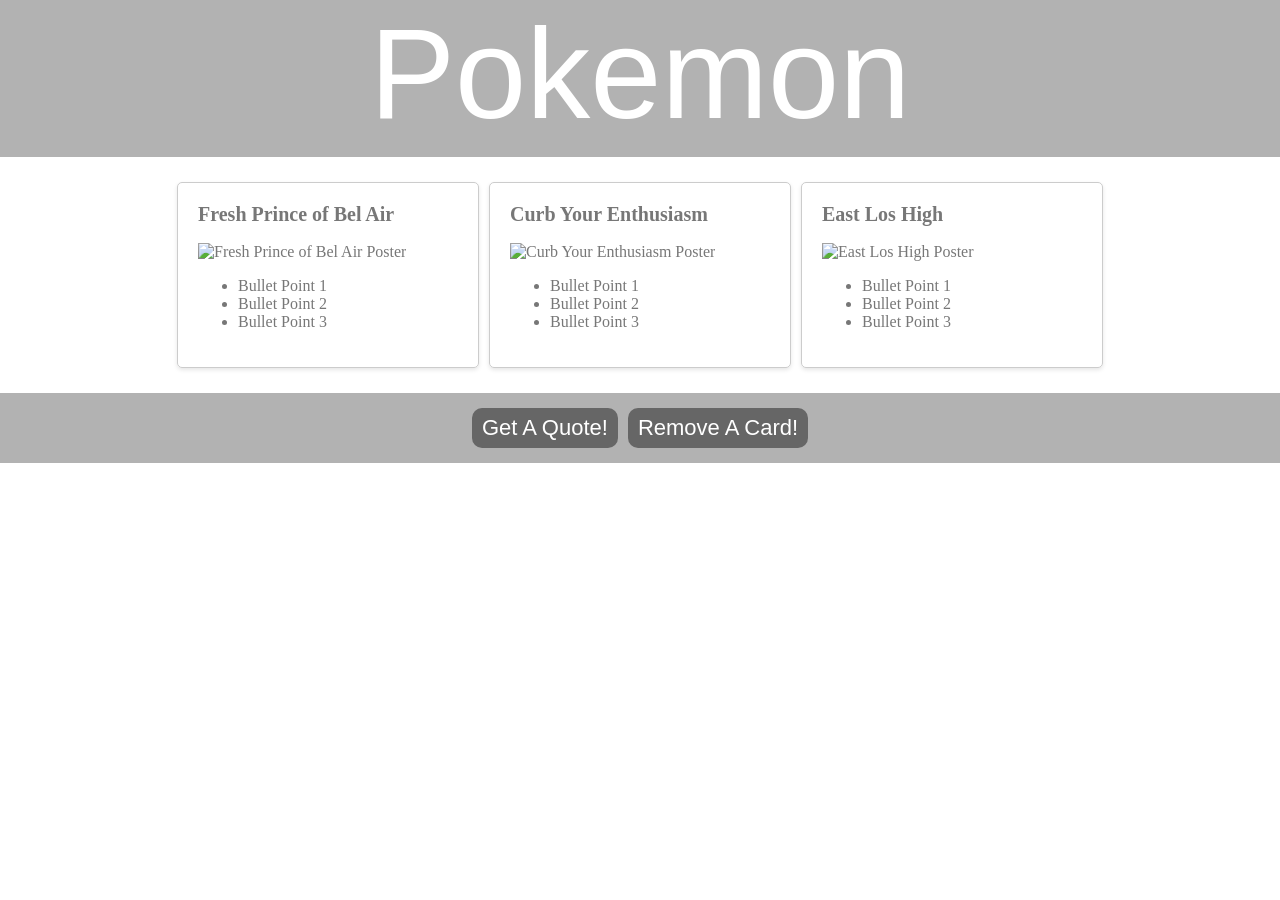
==== index.html @ 8a00faa6 "Add Pokemon Datasets" ====
<!doctype html>
<html>

<head>
  <title>LA TV Shows | Home</title>
  <meta name="description" content="A Catalog of Shows Set in Los Angeles" />
  <link rel="stylesheet" href="style.css" />
  <script type="text/javascript" src="scripts.js"></script>
</head>

<body>
  <header class="main-header">
    <h1 class="title">Pokemon</h1>
  </header>
  <div id="card-container"></div>
  <div class="card" style="display: none">
    <div class="card-content">
      <h2>TV Show Title</h2>
      <img src="" alt="TV Show Poster" />
      <ul>
        <li>Bullet Point 1</li>
        <li>Bullet Point 2</li>
        <li>Bullet Point 3</li>
      </ul>
    </div>
  </div>
  <div class="footer">
    <button onclick="quoteAlert()">Get A Quote!</button>
    <button onclick="removeLastCard()">Remove A Card!</button>
  </div>
</body>

</html>
---- style.css ----
html,
body {
  margin: 0;
  padding: 0;
}

.main-header {
  background-color: rgba(0, 0, 0, 0.3);
  padding-bottom: 10px;
}

.title {
  text-align: center;
  margin: 0;
  font-size: 8em;
  font-family: "Helvetica";
  font-weight: normal;
  color: white;
}

#card-container {
  display: flex;
  justify-content: center;
  margin: 20px;
}

.card {
  width: 300px;
  border: 1px solid #ccc;
  border-radius: 5px;
  box-shadow: 0 2px 4px rgba(0, 0, 0, 0.1);
  margin: 5px;
}

.card-content {
  padding: 20px;
  font-family: "Verdana";
  color: #777;
}

.card-content h2 {
  margin-top: 0;
  font-size: 20px;
}

.card img {
  width: 100%;
  height: auto;
}

.footer {
  display: flex;
  justify-content: center;
  background-color: rgba(0, 0, 0, 0.3);
  padding: 10px;
}

button {
  text-align: center;
  background-color: #666;
  border: none;
  padding-left: 10px;
  padding-right: 10px;
  height: 40px;
  border-radius: 10px;
  color: white;
  font-size: 22px;
  cursor: pointer;
  margin: 5px;
}
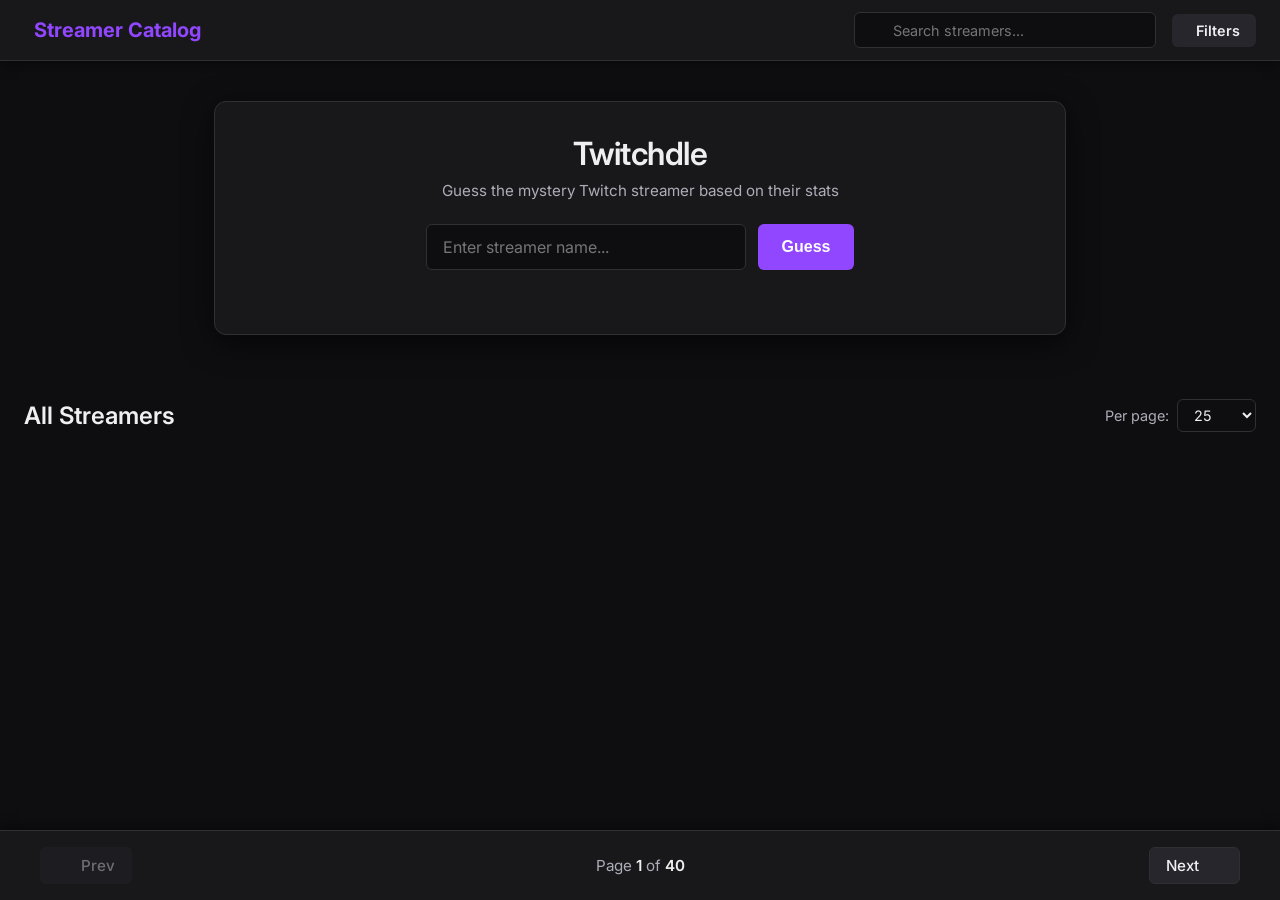
==== commit 20aec328: "starter html template" ====
--- a/index.html
+++ b/index.html
@@ -1,33 +1,129 @@
-<!doctype html>
-<html>
+<!DOCTYPE html>
+<html lang="en">
 
 <head>
-  <title>LA TV Shows | Home</title>
-  <meta name="description" content="A Catalog of Shows Set in Los Angeles" />
-  <link rel="stylesheet" href="style.css" />
-  <script type="text/javascript" src="scripts.js"></script>
+  <meta charset="UTF-8">
+  <meta name="viewport" content="width=device-width, initial-scale=1.0">
+  <title>Twitch Streamer Catalog</title>
+  <link rel="stylesheet" href="style.css">
+
+  <!-- Modern clean typography: Inter -->
+  <link rel="preconnect" href="https://fonts.googleapis.com">
+  <link rel="preconnect" href="https://fonts.gstatic.com" crossorigin>
+  <link href="https://fonts.googleapis.com/css2?family=Inter:wght@400;500;600;700&display=swap" rel="stylesheet">
+
+  <!-- Clean minimalist Icons: Lucide -->
+  <script src="https://unpkg.com/lucide@latest"></script>
 </head>
 
 <body>
+  <!-- Sticky Header -->
   <header class="main-header">
-    <h1 class="title">Pokemon</h1>
+    <div class="header-container">
+      <div class="logo">
+        <i data-lucide="twitch"></i>
+        <span>Streamer Catalog</span>
+      </div>
+      <div class="search-filters">
+        <div class="search-bar">
+          <i data-lucide="search"></i>
+          <input type="text" id="searchInput" placeholder="Search streamers..." autocomplete="off">
+        </div>
+        <button class="filter-btn">
+          <i data-lucide="sliders-horizontal"></i>
+          Filters
+        </button>
+      </div>
+    </div>
   </header>
-  <div id="card-container"></div>
-  <div class="card" style="display: none">
-    <div class="card-content">
-      <h2>TV Show Title</h2>
-      <img src="" alt="TV Show Poster" />
-      <ul>
-        <li>Bullet Point 1</li>
-        <li>Bullet Point 2</li>
-        <li>Bullet Point 3</li>
-      </ul>
+
+  <!-- Main Stage for Twitchdle -->
+  <section class="stage">
+    <div class="twitchdle-container">
+      <h2>Twitchdle</h2>
+      <p class="subtitle">Guess the mystery Twitch streamer based on their stats</p>
+
+      <div class="guess-input-container">
+        <input type="text" id="twitchdleInput" placeholder="Enter streamer name..." autocomplete="off">
+        <button class="guess-btn">Guess</button>
+      </div>
+
+      <!-- Guess History (Populated by JS) -->
+      <div class="guess-history" id="guessHistory">
+        <!-- Template for how a populated row should structure -->
+        <div class="guess-row template" style="display: none;">
+          <div class="guess-cell streamer-info">
+            <img src="https://unavatar.io/twitch/example" alt="Avatar" class="avatar">
+            <span class="name">Streamer</span>
+          </div>
+          <div class="guess-cell stat match">Partnered <i data-lucide="check-circle"></i></div>
+          <div class="guess-cell stat higher">Viewers <i data-lucide="arrow-up"></i></div>
+          <div class="guess-cell stat no-match">Language <i data-lucide="x-circle"></i></div>
+        </div>
+      </div>
     </div>
-  </div>
-  <div class="footer">
-    <button onclick="quoteAlert()">Get A Quote!</button>
-    <button onclick="removeLastCard()">Remove A Card!</button>
-  </div>
+  </section>
+
+  <!-- Grid for the Catalog -->
+  <main class="catalog-main">
+    <div class="catalog-header">
+      <h2>All Streamers</h2>
+      <div class="view-options">
+        <label for="pageSize">Per page:</label>
+        <select id="pageSize">
+          <option value="25">25</option>
+          <option value="50">50</option>
+          <option value="100">100</option>
+          <option value="250">250</option>
+          <option value="500">500</option>
+          <option value="1000">1000</option>
+        </select>
+      </div>
+    </div>
+
+    <!-- The Grid Container -->
+    <div class="grid-container" id="gridContainer">
+      <!-- Example Card structure for reference when building DOM elements -->
+      <div class="streamer-card template" style="display: none;">
+        <div class="card-banner"></div>
+        <img src="https://unavatar.io/twitch/example" alt="Avatar" class="card-avatar">
+        <div class="card-content">
+          <h3 class="streamer-name">
+            StreamerName
+            <i data-lucide="check-circle-2" class="partner-icon"></i>
+          </h3>
+          <p class="streamer-category">Just Chatting</p>
+          <div class="streamer-stats">
+            <div class="stat-item">
+              <i data-lucide="users"></i>
+              <span>15.2K</span>
+            </div>
+            <div class="stat-item">
+              <i data-lucide="message-square"></i>
+              <span>EN</span>
+            </div>
+          </div>
+        </div>
+      </div>
+    </div>
+  </main>
+
+  <!-- Pagination Navigation Bar at bottom -->
+  <nav class="pagination-nav">
+    <button class="page-btn" id="prevPage" disabled><i data-lucide="chevron-left"></i> Prev</button>
+    <div class="page-info">
+      Page <span id="currentPageDisplay">1</span> of <span id="totalPagesDisplay">40</span>
+    </div>
+    <button class="page-btn" id="nextPage">Next <i data-lucide="chevron-right"></i></button>
+  </nav>
+
+  <!-- Initialize Lucide icons -->
+  <script>
+    lucide.createIcons();
+  </script>
+
+  <!-- Application Logic -->
+  <script src="scripts.js"></script>
 </body>
 
 </html>
--- a/style.css
+++ b/style.css
@@ -1,70 +1,445 @@
-html,
-body {
+/* Global Settings & Twitch Dark Mode Palette */
+:root {
+  --bg-color: #0e0e10;
+  --card-bg: #18181b;
+  --card-hover: #26262c;
+  --text-primary: #efeff1;
+  --text-secondary: #adadb8;
+  --accent-color: #9146ff;
+  --accent-hover: #a970ff;
+  --border-color: #303032;
+
+  /* Feedback Colors for Twitchdle */
+  --success-color: #2eb086;
+  --error-color: #eb0400;
+  --warning-color: #f5a623;
+
+  --font-family: 'Inter', sans-serif;
+}
+
+* {
+  box-sizing: border-box;
   margin: 0;
   padding: 0;
 }
 
+body {
+  background-color: var(--bg-color);
+  color: var(--text-primary);
+  font-family: var(--font-family);
+  -webkit-font-smoothing: antialiased;
+  min-height: 100vh;
+  display: flex;
+  flex-direction: column;
+}
+
+h1,
+h2,
+h3,
+h4 {
+  font-weight: 600;
+}
+
+/* 1. Sticky Header */
 .main-header {
-  background-color: rgba(0, 0, 0, 0.3);
-  padding-bottom: 10px;
-}
-
-.title {
+  position: sticky;
+  top: 0;
+  z-index: 100;
+  background-color: var(--card-bg);
+  border-bottom: 1px solid var(--border-color);
+  box-shadow: 0 4px 12px rgba(0, 0, 0, 0.4);
+}
+
+.header-container {
+  max-width: 1400px;
+  margin: 0 auto;
+  padding: 12px 24px;
+  display: flex;
+  justify-content: space-between;
+  align-items: center;
+}
+
+.logo {
+  display: flex;
+  align-items: center;
+  gap: 10px;
+  font-size: 1.25rem;
+  font-weight: 700;
+  color: var(--accent-color);
+}
+
+.search-filters {
+  display: flex;
+  gap: 16px;
+  align-items: center;
+}
+
+/* Dense, functional search bar */
+.search-bar {
+  display: flex;
+  align-items: center;
+  background-color: var(--bg-color);
+  border: 1px solid var(--border-color);
+  border-radius: 6px;
+  padding: 8px 12px;
+  gap: 8px;
+  transition: border-color 0.15s ease, box-shadow 0.15s ease;
+}
+
+.search-bar:focus-within {
+  border-color: var(--accent-color);
+  box-shadow: 0 0 0 2px rgba(145, 70, 255, 0.2);
+}
+
+.search-bar i {
+  color: var(--text-secondary);
+  width: 18px;
+  height: 18px;
+}
+
+.search-bar input {
+  background: transparent;
+  border: none;
+  color: var(--text-primary);
+  font-family: var(--font-family);
+  font-size: 0.9rem;
+  width: 250px;
+  outline: none;
+}
+
+.filter-btn {
+  display: flex;
+  align-items: center;
+  gap: 8px;
+  background-color: var(--card-hover);
+  color: var(--text-primary);
+  border: none;
+  padding: 8px 16px;
+  border-radius: 6px;
+  font-family: var(--font-family);
+  font-size: 0.9rem;
+  font-weight: 600;
+  cursor: pointer;
+  transition: background-color 0.15s ease;
+}
+
+.filter-btn:hover {
+  background-color: #35353b;
+}
+
+/* 2. Main Stage (Twitchdle) */
+.stage {
+  max-width: 900px;
+  margin: 40px auto;
+  padding: 0 24px;
+  width: 100%;
+}
+
+.twitchdle-container {
+  background-color: var(--card-bg);
+  border: 1px solid var(--border-color);
+  border-radius: 12px;
+  padding: 32px;
   text-align: center;
-  margin: 0;
-  font-size: 8em;
-  font-family: "Helvetica";
-  font-weight: normal;
+  /* Deep blocky shadow instead of neon glow */
+  box-shadow: 0 8px 30px rgba(0, 0, 0, 0.6);
+}
+
+.twitchdle-container h2 {
+  font-size: 2rem;
+  margin-bottom: 8px;
+  letter-spacing: -0.5px;
+}
+
+.subtitle {
+  color: var(--text-secondary);
+  margin-bottom: 24px;
+  font-size: 0.95rem;
+}
+
+.guess-input-container {
+  display: flex;
+  gap: 12px;
+  justify-content: center;
+  margin-bottom: 32px;
+}
+
+.guess-input-container input {
+  padding: 12px 16px;
+  border-radius: 6px;
+  border: 1px solid var(--border-color);
+  background-color: var(--bg-color);
+  color: var(--text-primary);
+  font-family: var(--font-family);
+  font-size: 1rem;
+  width: 100%;
+  max-width: 320px;
+  outline: none;
+  transition: border-color 0.15s ease;
+}
+
+.guess-input-container input:focus {
+  border-color: var(--accent-color);
+}
+
+.guess-btn {
+  background-color: var(--accent-color);
   color: white;
-}
-
-#card-container {
-  display: flex;
+  border: none;
+  padding: 0 24px;
+  border-radius: 6px;
+  font-size: 1rem;
+  font-weight: 600;
+  cursor: pointer;
+  transition: background-color 0.15s ease;
+}
+
+.guess-btn:hover {
+  background-color: var(--accent-hover);
+}
+
+/* Game Results History */
+.guess-history {
+  display: flex;
+  flex-direction: column;
+  gap: 12px;
+}
+
+.guess-row {
+  display: grid;
+  grid-template-columns: 2fr 1fr 1fr 1fr;
+  gap: 12px;
+}
+
+.guess-cell {
+  background-color: var(--card-hover);
+  border-radius: 6px;
+  padding: 12px;
+  display: flex;
+  align-items: center;
   justify-content: center;
-  margin: 20px;
-}
-
-.card {
-  width: 300px;
-  border: 1px solid #ccc;
-  border-radius: 5px;
-  box-shadow: 0 2px 4px rgba(0, 0, 0, 0.1);
-  margin: 5px;
+  gap: 8px;
+  font-size: 0.9rem;
+  font-weight: 600;
+  border: 1px solid transparent;
+}
+
+.guess-cell.streamer-info {
+  justify-content: flex-start;
+}
+
+.guess-cell .avatar {
+  width: 32px;
+  height: 32px;
+  border-radius: 50%;
+  object-fit: cover;
+  background-color: var(--bg-color);
+}
+
+/* Twitchdle Status Styling (Aesthetic non-glow semantic colors) */
+.guess-cell.match {
+  background-color: rgba(46, 176, 134, 0.1);
+  border-color: rgba(46, 176, 134, 0.4);
+  color: var(--success-color);
+}
+
+.guess-cell.higher,
+.guess-cell.lower {
+  background-color: rgba(245, 166, 35, 0.1);
+  border-color: rgba(245, 166, 35, 0.4);
+  color: var(--warning-color);
+}
+
+.guess-cell.no-match {
+  background-color: rgba(235, 4, 0, 0.1);
+  border-color: rgba(235, 4, 0, 0.4);
+  color: var(--error-color);
+}
+
+/* 3. Catalog Grid Configuration */
+.catalog-main {
+  max-width: 1400px;
+  margin: 0 auto;
+  padding: 24px;
+  width: 100%;
+  flex: 1;
+}
+
+.catalog-header {
+  display: flex;
+  justify-content: space-between;
+  align-items: center;
+  margin-bottom: 24px;
+}
+
+.catalog-header h2 {
+  font-size: 1.5rem;
+}
+
+.view-options {
+  display: flex;
+  align-items: center;
+  gap: 8px;
+  color: var(--text-secondary);
+  font-size: 0.9rem;
+}
+
+.view-options select {
+  background-color: var(--bg-color);
+  color: var(--text-primary);
+  border: 1px solid var(--border-color);
+  padding: 6px 12px;
+  border-radius: 6px;
+  font-family: var(--font-family);
+  font-size: 0.9rem;
+  outline: none;
+  cursor: pointer;
+}
+
+.view-options select:focus {
+  border-color: var(--accent-color);
+}
+
+/* Blocky, robust information grid */
+.grid-container {
+  display: grid;
+  grid-template-columns: repeat(auto-fill, minmax(260px, 1fr));
+  gap: 20px;
+  margin-bottom: 40px;
+}
+
+/* Card Styling - High Info Density & No Gradients */
+.streamer-card {
+  background-color: var(--card-bg);
+  border-radius: 8px;
+  overflow: hidden;
+  display: flex;
+  flex-direction: column;
+  position: relative;
+  text-decoration: none;
+  color: inherit;
+  border: 1px solid var(--border-color);
+  transition: transform 0.15s ease, background-color 0.15s ease;
+}
+
+.streamer-card:hover {
+  transform: translateY(-2px);
+  background-color: var(--card-hover);
+}
+
+.card-banner {
+  height: 65px;
+  background-color: #26262c;
+  /* Strict flat banner */
+}
+
+.card-avatar {
+  width: 64px;
+  height: 64px;
+  border-radius: 50%;
+  border: 4px solid var(--card-bg);
+  position: absolute;
+  top: 33px;
+  left: 16px;
+  background-color: var(--bg-color);
+  object-fit: cover;
 }
 
 .card-content {
-  padding: 20px;
-  font-family: "Verdana";
-  color: #777;
-}
-
-.card-content h2 {
-  margin-top: 0;
-  font-size: 20px;
-}
-
-.card img {
-  width: 100%;
-  height: auto;
-}
-
-.footer {
-  display: flex;
-  justify-content: center;
-  background-color: rgba(0, 0, 0, 0.3);
-  padding: 10px;
-}
-
-button {
-  text-align: center;
-  background-color: #666;
-  border: none;
-  padding-left: 10px;
-  padding-right: 10px;
-  height: 40px;
-  border-radius: 10px;
-  color: white;
-  font-size: 22px;
+  padding: 40px 16px 16px;
+  flex: 1;
+}
+
+.streamer-name {
+  display: flex;
+  align-items: center;
+  gap: 6px;
+  font-size: 1.1rem;
+  margin-bottom: 4px;
+}
+
+.partner-icon {
+  width: 16px;
+  height: 16px;
+  color: var(--accent-color);
+}
+
+.streamer-category {
+  color: var(--text-secondary);
+  font-size: 0.85rem;
+  margin-bottom: 16px;
+}
+
+.streamer-stats {
+  display: flex;
+  gap: 16px;
+  font-size: 0.85rem;
+  color: var(--text-secondary);
+  font-weight: 500;
+}
+
+.stat-item {
+  display: flex;
+  align-items: center;
+  gap: 6px;
+}
+
+.stat-item i {
+  width: 14px;
+  height: 14px;
+}
+
+/* 4. Bottom Pagination Navigation */
+.pagination-nav {
+  position: sticky;
+  bottom: 0;
+  background-color: var(--card-bg);
+  border-top: 1px solid var(--border-color);
+  padding: 16px 40px;
+  display: flex;
+  justify-content: space-between;
+  align-items: center;
+  z-index: 100;
+  box-shadow: 0 -4px 12px rgba(0, 0, 0, 0.4);
+}
+
+.page-btn {
+  display: flex;
+  align-items: center;
+  gap: 6px;
+  background-color: var(--card-hover);
+  color: var(--text-primary);
+  border: 1px solid var(--border-color);
+  padding: 8px 16px;
+  border-radius: 6px;
+  font-family: var(--font-family);
+  font-weight: 500;
+  font-size: 0.95rem;
   cursor: pointer;
-  margin: 5px;
-}
+  transition: background-color 0.15s ease;
+}
+
+.page-btn:hover:not(:disabled) {
+  background-color: #35353b;
+}
+
+.page-btn:disabled {
+  opacity: 0.4;
+  cursor: not-allowed;
+  border-color: transparent;
+}
+
+.page-btn i {
+  width: 18px;
+  height: 18px;
+}
+
+.page-info {
+  font-size: 0.95rem;
+  color: var(--text-secondary);
+}
+
+.page-info span {
+  color: var(--text-primary);
+  font-weight: 600;
+}
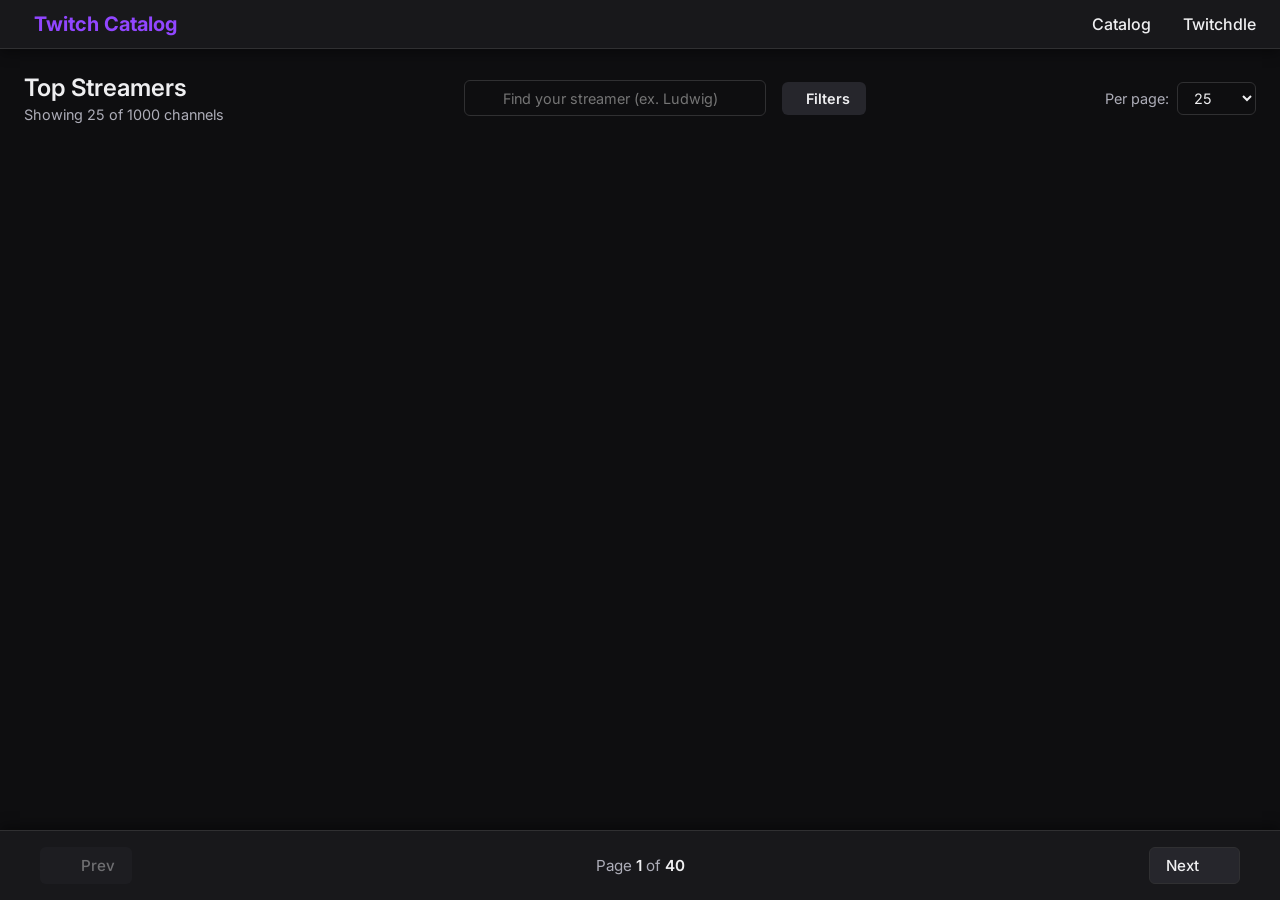
==== commit 51ba9f1f: "new twitch starter html and test js" ====
--- a/index.html
+++ b/index.html
@@ -22,52 +22,34 @@
     <div class="header-container">
       <div class="logo">
         <i data-lucide="twitch"></i>
-        <span>Streamer Catalog</span>
+        <span>Twitch Catalog</span>
+      </div>
+      <nav class="header-nav" style="display: flex; gap: 2rem; font-weight: 500;">
+        <a href="index.html" class="active" style="color: var(--text-primary); text-decoration: none;">Catalog</a>
+        <a href="twitchdle.html" style="color: var(--text-muted); text-decoration: none;">Twitchdle</a>
+      </nav>
+    </div>
+  </header>
+
+
+
+  <!-- Grid for the Catalog -->
+  <main class="catalog-main">
+    <div class="catalog-header">
+      <div class="catalog-title-group">
+        <h2>Top Streamers</h2>
+        <p class="catalog-subtitle" style="color: var(--text-secondary); font-size: 0.9rem; margin-top: 4px;">Showing 25 of 1000 channels</p>
       </div>
       <div class="search-filters">
         <div class="search-bar">
           <i data-lucide="search"></i>
-          <input type="text" id="searchInput" placeholder="Search streamers..." autocomplete="off">
+          <input type="text" id="searchInput" placeholder="Find your streamer (ex. Ludwig)" autocomplete="off">
         </div>
         <button class="filter-btn">
           <i data-lucide="sliders-horizontal"></i>
           Filters
         </button>
       </div>
-    </div>
-  </header>
-
-  <!-- Main Stage for Twitchdle -->
-  <section class="stage">
-    <div class="twitchdle-container">
-      <h2>Twitchdle</h2>
-      <p class="subtitle">Guess the mystery Twitch streamer based on their stats</p>
-
-      <div class="guess-input-container">
-        <input type="text" id="twitchdleInput" placeholder="Enter streamer name..." autocomplete="off">
-        <button class="guess-btn">Guess</button>
-      </div>
-
-      <!-- Guess History (Populated by JS) -->
-      <div class="guess-history" id="guessHistory">
-        <!-- Template for how a populated row should structure -->
-        <div class="guess-row template" style="display: none;">
-          <div class="guess-cell streamer-info">
-            <img src="https://unavatar.io/twitch/example" alt="Avatar" class="avatar">
-            <span class="name">Streamer</span>
-          </div>
-          <div class="guess-cell stat match">Partnered <i data-lucide="check-circle"></i></div>
-          <div class="guess-cell stat higher">Viewers <i data-lucide="arrow-up"></i></div>
-          <div class="guess-cell stat no-match">Language <i data-lucide="x-circle"></i></div>
-        </div>
-      </div>
-    </div>
-  </section>
-
-  <!-- Grid for the Catalog -->
-  <main class="catalog-main">
-    <div class="catalog-header">
-      <h2>All Streamers</h2>
       <div class="view-options">
         <label for="pageSize">Per page:</label>
         <select id="pageSize">
@@ -81,30 +63,34 @@
       </div>
     </div>
 
-    <!-- The Grid Container -->
-    <div class="grid-container" id="gridContainer">
-      <!-- Example Card structure for reference when building DOM elements -->
-      <div class="streamer-card template" style="display: none;">
-        <div class="card-banner"></div>
-        <img src="https://unavatar.io/twitch/example" alt="Avatar" class="card-avatar">
-        <div class="card-content">
-          <h3 class="streamer-name">
-            StreamerName
-            <i data-lucide="check-circle-2" class="partner-icon"></i>
-          </h3>
-          <p class="streamer-category">Just Chatting</p>
-          <div class="streamer-stats">
-            <div class="stat-item">
-              <i data-lucide="users"></i>
-              <span>15.2K</span>
-            </div>
-            <div class="stat-item">
-              <i data-lucide="message-square"></i>
-              <span>EN</span>
-            </div>
+    <!-- Template Card (Hidden and outside the container so it doesn't get wiped by innerHTML = "") -->
+    <div class="streamer-card card template" style="display: none;">
+      <div class="card-banner"></div>
+      <img src="https://unavatar.io/twitch/example" alt="Avatar" class="card-avatar">
+      <div class="card-content">
+        <h2 class="streamer-name">
+          StreamerName
+          <i data-lucide="check-circle-2" class="partner-icon"></i>
+        </h2>
+        <div class="streamer-stats">
+          <div class="stat-item" title="Category / Game">
+            <i data-lucide="gamepad-2"></i>
+            <span>Gaming</span>
+          </div>
+          <div class="stat-item" title="Reach / Followers">
+            <i data-lucide="users"></i>
+            <span>15.2K</span>
+          </div>
+          <div class="stat-item" title="Growth">
+            <i data-lucide="trending-up"></i>
+            <span>+2.4%</span>
           </div>
         </div>
       </div>
+    </div>
+
+    <!-- The Grid Container -->
+    <div class="grid-container" id="card-container">
     </div>
   </main>
 
@@ -122,8 +108,10 @@
     lucide.createIcons();
   </script>
 
+  <!-- Data -->
+  <script src="twitchData.js"></script>
   <!-- Application Logic -->
-  <script src="scripts.js"></script>
+  <script src="testing.js"></script>
 </body>
 
 </html>
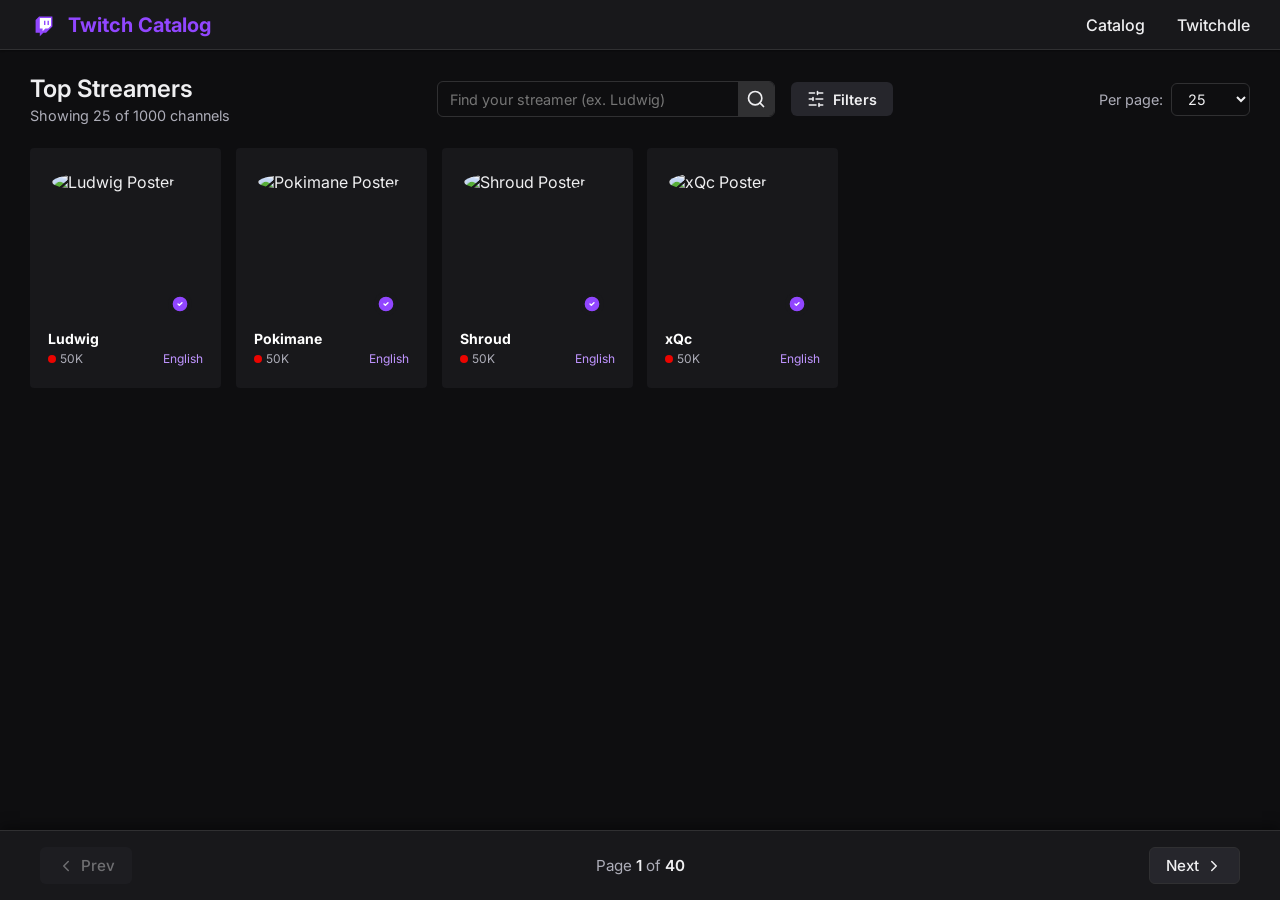
==== commit 845548e8: "updated testing to work with catalog" ====
--- a/index.html
+++ b/index.html
@@ -12,8 +12,7 @@
   <link rel="preconnect" href="https://fonts.gstatic.com" crossorigin>
   <link href="https://fonts.googleapis.com/css2?family=Inter:wght@400;500;600;700&display=swap" rel="stylesheet">
 
-  <!-- Clean minimalist Icons: Lucide -->
-  <script src="https://unpkg.com/lucide@latest"></script>
+  <!-- Core Icons loaded efficiently via Native SVG Elements -->
 </head>
 
 <body>
@@ -21,7 +20,55 @@
   <header class="main-header">
     <div class="header-container">
       <div class="logo">
-        <i data-lucide="twitch"></i>
+        <svg xmlns="http://www.w3.org/2000/svg" width="28" height="28" viewBox="0 0 40 40"
+          style="color: var(--accent-color);">
+          <polygon points="13 8 8 13 8 31 14 31 14 36 19 31 23 31 32 22 32 8" fill="currentColor">
+            <animate dur="150ms" begin="indefinite" fill="freeze" calcMode="spline" keyTimes="0; 1"
+              keySplines="0.25 0.1 0.25 1" attributeName="points"
+              from="13 8 8 13 8 31 14 31 14 36 19 31 23 31 32 22 32 8"
+              to="16 5 8 13 8 31 14 31 14 36 19 31 23 31 35 19 35 5"></animate>
+            <animate dur="250ms" begin="indefinite" fill="freeze" calcMode="spline" keyTimes="0; 1"
+              keySplines="0.25 0.1 0.25 1" attributeName="points"
+              from="16 5 8 13 8 31 14 31 14 36 19 31 23 31 35 19 35 5"
+              to="13 8 8 13 8 31 14 31 14 36 19 31 23 31 32 22 32 8"></animate>
+            <animate dur="50ms" begin="indefinite" fill="freeze" calcMode="spline" keyTimes="0; 1"
+              keySplines="0.25 0.1 0.25 1" attributeName="points" to="13 8 8 13 8 31 14 31 14 36 19 31 23 31 32 22 32 8"
+              from="16 5 8 13 8 31 14 31 14 36 19 31 23 31 35 19 35 5"></animate>
+            <animate dur="75ms" begin="indefinite" fill="freeze" calcMode="spline" keyTimes="0; 1"
+              keySplines="0.25 0.1 0.25 1" attributeName="points" to="16 5 8 13 8 31 14 31 14 36 19 31 23 31 35 19 35 5"
+              from="13 8 8 13 8 31 14 31 14 36 19 31 23 31 32 22 32 8"></animate>
+          </polygon>
+          <polygon points="26 25 30 21 30 10 14 10 14 25 18 25 18 29 22 25" fill="#fff">
+            <animateTransform dur="150ms" begin="indefinite" fill="freeze" calcMode="spline" keyTimes="0; 1"
+              keySplines="0.25 0.1 0.25 1" attributeName="transform" type="translate" from="0 0" to="3 -3">
+            </animateTransform>
+            <animateTransform dur="250ms" begin="indefinite" fill="freeze" calcMode="spline" keyTimes="0; 1"
+              keySplines="0.25 0.1 0.25 1" attributeName="transform" type="translate" from="3 -3" to="0 0">
+            </animateTransform>
+            <animateTransform dur="50ms" begin="indefinite" fill="freeze" calcMode="spline" keyTimes="0; 1"
+              keySplines="0.25 0.1 0.25 1" attributeName="transform" type="translate" from="3 -3" to="0 0">
+            </animateTransform>
+            <animateTransform dur="75ms" begin="indefinite" fill="freeze" calcMode="spline" keyTimes="0; 1"
+              keySplines="0.25 0.1 0.25 1" attributeName="transform" type="translate" from="0 0" to="3 -3">
+            </animateTransform>
+          </polygon>
+          <g>
+            <path d="M20,14 L22,14 L22,20 L20,20 L20,14 Z M27,14 L27,20 L25,20 L25,14 L27,14 Z" fill="currentColor">
+              <animateTransform dur="150ms" begin="indefinite" fill="freeze" calcMode="spline" keyTimes="0; 1"
+                keySplines="0.25 0.1 0.25 1" attributeName="transform" type="translate" from="0 0" to="3 -3">
+              </animateTransform>
+              <animateTransform dur="250ms" begin="indefinite" fill="freeze" calcMode="spline" keyTimes="0; 1"
+                keySplines="0.25 0.1 0.25 1" attributeName="transform" type="translate" from="3 -3" to="0 0">
+              </animateTransform>
+              <animateTransform dur="50ms" begin="indefinite" fill="freeze" calcMode="spline" keyTimes="0; 1"
+                keySplines="0.25 0.1 0.25 1" attributeName="transform" type="translate" from="3 -3" to="0 0">
+              </animateTransform>
+              <animateTransform dur="75ms" begin="indefinite" fill="freeze" calcMode="spline" keyTimes="0; 1"
+                keySplines="0.25 0.1 0.25 1" attributeName="transform" type="translate" from="0 0" to="3 -3">
+              </animateTransform>
+            </path>
+          </g>
+        </svg>
         <span>Twitch Catalog</span>
       </div>
       <nav class="header-nav" style="display: flex; gap: 2rem; font-weight: 500;">
@@ -38,15 +85,34 @@
     <div class="catalog-header">
       <div class="catalog-title-group">
         <h2>Top Streamers</h2>
-        <p class="catalog-subtitle" style="color: var(--text-secondary); font-size: 0.9rem; margin-top: 4px;">Showing 25 of 1000 channels</p>
+        <p class="catalog-subtitle" style="color: var(--text-secondary); font-size: 0.9rem; margin-top: 4px;">Showing 25
+          of 1000 channels</p>
       </div>
       <div class="search-filters">
         <div class="search-bar">
-          <i data-lucide="search"></i>
           <input type="text" id="searchInput" placeholder="Find your streamer (ex. Ludwig)" autocomplete="off">
+          <button class="search-btn">
+            <svg xmlns="http://www.w3.org/2000/svg" width="20" height="20" viewBox="0 0 24 24" fill="none"
+              stroke="currentColor" stroke-width="2" stroke-linecap="round" stroke-linejoin="round"
+              style="color: var(--text-primary);">
+              <circle cx="11" cy="11" r="8" />
+              <path d="m21 21-4.3-4.3" />
+            </svg>
+          </button>
         </div>
         <button class="filter-btn">
-          <i data-lucide="sliders-horizontal"></i>
+          <svg xmlns="http://www.w3.org/2000/svg" width="18" height="18" viewBox="0 0 24 24" fill="none"
+            stroke="currentColor" stroke-width="2" stroke-linecap="round" stroke-linejoin="round">
+            <line x1="21" x2="14" y1="4" y2="4" />
+            <line x1="10" x2="3" y1="4" y2="4" />
+            <line x1="21" x2="12" y1="12" y2="12" />
+            <line x1="8" x2="3" y1="12" y2="12" />
+            <line x1="21" x2="16" y1="20" y2="20" />
+            <line x1="12" x2="3" y1="20" y2="20" />
+            <line x1="14" x2="14" y1="2" y2="6" />
+            <line x1="8" x2="8" y1="10" y2="14" />
+            <line x1="16" x2="16" y1="18" y2="22" />
+          </svg>
           Filters
         </button>
       </div>
@@ -65,26 +131,33 @@
 
     <!-- Template Card (Hidden and outside the container so it doesn't get wiped by innerHTML = "") -->
     <div class="streamer-card card template" style="display: none;">
-      <div class="card-banner"></div>
-      <img src="https://unavatar.io/twitch/example" alt="Avatar" class="card-avatar">
-      <div class="card-content">
-        <h2 class="streamer-name">
-          StreamerName
-          <i data-lucide="check-circle-2" class="partner-icon"></i>
-        </h2>
-        <div class="streamer-stats">
-          <div class="stat-item" title="Category / Game">
-            <i data-lucide="gamepad-2"></i>
-            <span>Gaming</span>
+      <div class="avatar-container" style="display: flex; justify-content: center; padding: 20px 0 10px;">
+        <div style="position: relative; width: 150px; height: 150px;">
+          <img src="https://unavatar.io/twitch/example" alt="Avatar" class="card-avatar"
+            style="width: 100%; height: 100%; border-radius: 50%; border: 2px solid transparent; object-fit: cover;">
+          <div class="partner-badge"
+            style="position: absolute; bottom: 4px; right: 8px; background-color: #18181b; border-radius: 50%; padding: 2px; width: 24px; height: 24px; display: flex; justify-content: center; align-items: center;">
+            <svg class="partner-icon" style="width: 16px; height: 16px; color: #fff;" xmlns="http://www.w3.org/2000/svg"
+              width="16" height="16" viewBox="0 0 24 24" fill="#9146FF" stroke="#9146FF" stroke-width="2"
+              stroke-linecap="round" stroke-linejoin="round">
+              <circle cx="12" cy="12" r="10" />
+              <path d="m9 12 2 2 4-4" stroke="#fff" />
+            </svg>
           </div>
-          <div class="stat-item" title="Reach / Followers">
-            <i data-lucide="users"></i>
-            <span>15.2K</span>
+        </div>
+      </div>
+      <div class="card-content" style="padding: 0 16px 12px; flex: 1; display: flex; flex-direction: column;">
+        <h2 class="streamer-name"
+          style="font-size: 14px; font-weight: bold; color: #ffffff; margin: 0 0 4px 0; white-space: nowrap; overflow: hidden; text-overflow: ellipsis;">
+          StreamerName</h2>
+        <!-- No Game Data Required -->
+        <div class="streamer-meta" style="display: flex; justify-content: space-between; align-items: center;">
+          <div class="viewer-count"
+            style="color: #adadb8; font-size: 12px; font-weight: 400; display: flex; align-items: center; gap: 4px;">
+            <div class="live-dot" style="width: 8px; height: 8px; background-color: #eb0400; border-radius: 50%;"></div>
+            50K
           </div>
-          <div class="stat-item" title="Growth">
-            <i data-lucide="trending-up"></i>
-            <span>+2.4%</span>
-          </div>
+          <span class="language" style="color: #bf94ff; font-size: 12px; font-weight: 400;">English</span>
         </div>
       </div>
     </div>
@@ -96,17 +169,22 @@
 
   <!-- Pagination Navigation Bar at bottom -->
   <nav class="pagination-nav">
-    <button class="page-btn" id="prevPage" disabled><i data-lucide="chevron-left"></i> Prev</button>
+    <button class="page-btn" id="prevPage" disabled>
+      <svg xmlns="http://www.w3.org/2000/svg" width="18" height="18" viewBox="0 0 24 24" fill="none"
+        stroke="currentColor" stroke-width="2" stroke-linecap="round" stroke-linejoin="round">
+        <path d="m15 18-6-6 6-6" />
+      </svg> Prev
+    </button>
     <div class="page-info">
       Page <span id="currentPageDisplay">1</span> of <span id="totalPagesDisplay">40</span>
     </div>
-    <button class="page-btn" id="nextPage">Next <i data-lucide="chevron-right"></i></button>
+    <button class="page-btn" id="nextPage">
+      Next <svg xmlns="http://www.w3.org/2000/svg" width="18" height="18" viewBox="0 0 24 24" fill="none"
+        stroke="currentColor" stroke-width="2" stroke-linecap="round" stroke-linejoin="round">
+        <path d="m9 18 6-6-6-6" />
+      </svg>
+    </button>
   </nav>
-
-  <!-- Initialize Lucide icons -->
-  <script>
-    lucide.createIcons();
-  </script>
 
   <!-- Data -->
   <script src="twitchData.js"></script>
--- a/style.css
+++ b/style.css
@@ -10,11 +10,12 @@
   --border-color: #303032;
 
   /* Feedback Colors for Twitchdle */
-  --success-color: #2eb086;
+  --success-color: #00f593;
   --error-color: #eb0400;
   --warning-color: #f5a623;
 
   --font-family: 'Inter', sans-serif;
+  --font-display: 'Roobert', 'Inter', sans-serif;
 }
 
 * {
@@ -47,13 +48,15 @@
   z-index: 100;
   background-color: var(--card-bg);
   border-bottom: 1px solid var(--border-color);
-  box-shadow: 0 4px 12px rgba(0, 0, 0, 0.4);
+  box-shadow: 0 1px 2px rgba(0, 0, 0, 0.4);
+  height: 50px;
 }
 
 .header-container {
-  max-width: 1400px;
+  max-width: 1512px;
   margin: 0 auto;
-  padding: 12px 24px;
+  padding: 0 30px;
+  height: 100%;
   display: flex;
   justify-content: space-between;
   align-items: center;
@@ -77,12 +80,12 @@
 /* Dense, functional search bar */
 .search-bar {
   display: flex;
-  align-items: center;
-  background-color: var(--bg-color);
+  align-items: stretch;
+  background-color: transparent;
   border: 1px solid var(--border-color);
   border-radius: 6px;
-  padding: 8px 12px;
-  gap: 8px;
+  height: 36px;
+  overflow: hidden;
   transition: border-color 0.15s ease, box-shadow 0.15s ease;
 }
 
@@ -91,20 +94,31 @@
   box-shadow: 0 0 0 2px rgba(145, 70, 255, 0.2);
 }
 
-.search-bar i {
-  color: var(--text-secondary);
-  width: 18px;
-  height: 18px;
-}
-
 .search-bar input {
   background: transparent;
   border: none;
   color: var(--text-primary);
   font-family: var(--font-family);
   font-size: 0.9rem;
-  width: 250px;
+  width: 300px;
+  padding: 8px 12px;
   outline: none;
+}
+
+.search-btn {
+  background-color: #303032;
+  color: var(--text-primary);
+  border: none;
+  padding: 8px;
+  display: flex;
+  justify-content: center;
+  align-items: center;
+  cursor: pointer;
+  transition: background-color 0.1s ease;
+}
+
+.search-btn:hover {
+  background-color: #3a3a3d;
 }
 
 .filter-btn {
@@ -165,15 +179,16 @@
 }
 
 .guess-input-container input {
-  padding: 12px 16px;
-  border-radius: 6px;
-  border: 1px solid var(--border-color);
-  background-color: var(--bg-color);
+  height: 36px;
+  border-radius: 6px;
+  border: 1px solid #35353b;
+  background-color: #18181b;
   color: var(--text-primary);
   font-family: var(--font-family);
   font-size: 1rem;
   width: 100%;
   max-width: 320px;
+  padding: 0 12px;
   outline: none;
   transition: border-color 0.15s ease;
 }
@@ -258,9 +273,9 @@
 
 /* 3. Catalog Grid Configuration */
 .catalog-main {
-  max-width: 1400px;
+  max-width: 1512px;
   margin: 0 auto;
-  padding: 24px;
+  padding: 24px 30px;
   width: 100%;
   flex: 1;
 }
@@ -303,90 +318,67 @@
 /* Blocky, robust information grid */
 .grid-container {
   display: grid;
-  grid-template-columns: repeat(auto-fill, minmax(260px, 1fr));
-  gap: 20px;
+  grid-template-columns: repeat(auto-fill, minmax(180px, 1fr));
+  gap: 15px;
   margin-bottom: 40px;
 }
 
-/* Card Styling - High Info Density & No Gradients */
+/* Card Styling - Active Pop Effect & Avatar Focus */
 .streamer-card {
   background-color: var(--card-bg);
-  border-radius: 8px;
-  overflow: hidden;
+  border-radius: 4px;
+  overflow: visible;
   display: flex;
   flex-direction: column;
   position: relative;
   text-decoration: none;
   color: inherit;
-  border: 1px solid var(--border-color);
-  transition: transform 0.15s ease, background-color 0.15s ease;
+  border: 2px solid transparent;
+  padding-bottom: 8px;
+  will-change: transform;
+  transition: transform 0.15s ease, box-shadow 0.15s ease, border-color 0.15s ease;
 }
 
 .streamer-card:hover {
-  transform: translateY(-2px);
-  background-color: var(--card-hover);
-}
-
-.card-banner {
-  height: 65px;
-  background-color: #26262c;
-  /* Strict flat banner */
+  border-color: #9146FF;
+  transform: translate(4px, -4px);
+  box-shadow: -4px 4px 0px #9146FF;
+  cursor: pointer;
+}
+
+.avatar-container {
+  display: flex;
+  justify-content: center;
+  align-items: center;
+  padding: 20px;
+  position: relative;
+  width: 100%;
 }
 
 .card-avatar {
-  width: 64px;
-  height: 64px;
+  width: 100%;
+  aspect-ratio: 1 / 1;
   border-radius: 50%;
-  border: 4px solid var(--card-bg);
+  object-fit: cover;
+}
+
+.partner-badge {
   position: absolute;
-  top: 33px;
-  left: 16px;
-  background-color: var(--bg-color);
-  object-fit: cover;
+  bottom: 24px;
+  right: 24px;
+  background-color: var(--card-bg);
+  border-radius: 50%;
+  padding: 2px;
+  display: flex;
+  justify-content: center;
+  align-items: center;
 }
 
 .card-content {
-  padding: 40px 16px 16px;
+  padding: 0 16px 12px;
   flex: 1;
-}
-
-.streamer-name {
-  display: flex;
-  align-items: center;
-  gap: 6px;
-  font-size: 1.1rem;
-  margin-bottom: 4px;
-}
-
-.partner-icon {
-  width: 16px;
-  height: 16px;
-  color: var(--accent-color);
-}
-
-.streamer-category {
-  color: var(--text-secondary);
-  font-size: 0.85rem;
-  margin-bottom: 16px;
-}
-
-.streamer-stats {
-  display: flex;
-  gap: 16px;
-  font-size: 0.85rem;
-  color: var(--text-secondary);
-  font-weight: 500;
-}
-
-.stat-item {
-  display: flex;
-  align-items: center;
-  gap: 6px;
-}
-
-.stat-item i {
-  width: 14px;
-  height: 14px;
+  display: flex;
+  flex-direction: column;
 }
 
 /* 4. Bottom Pagination Navigation */
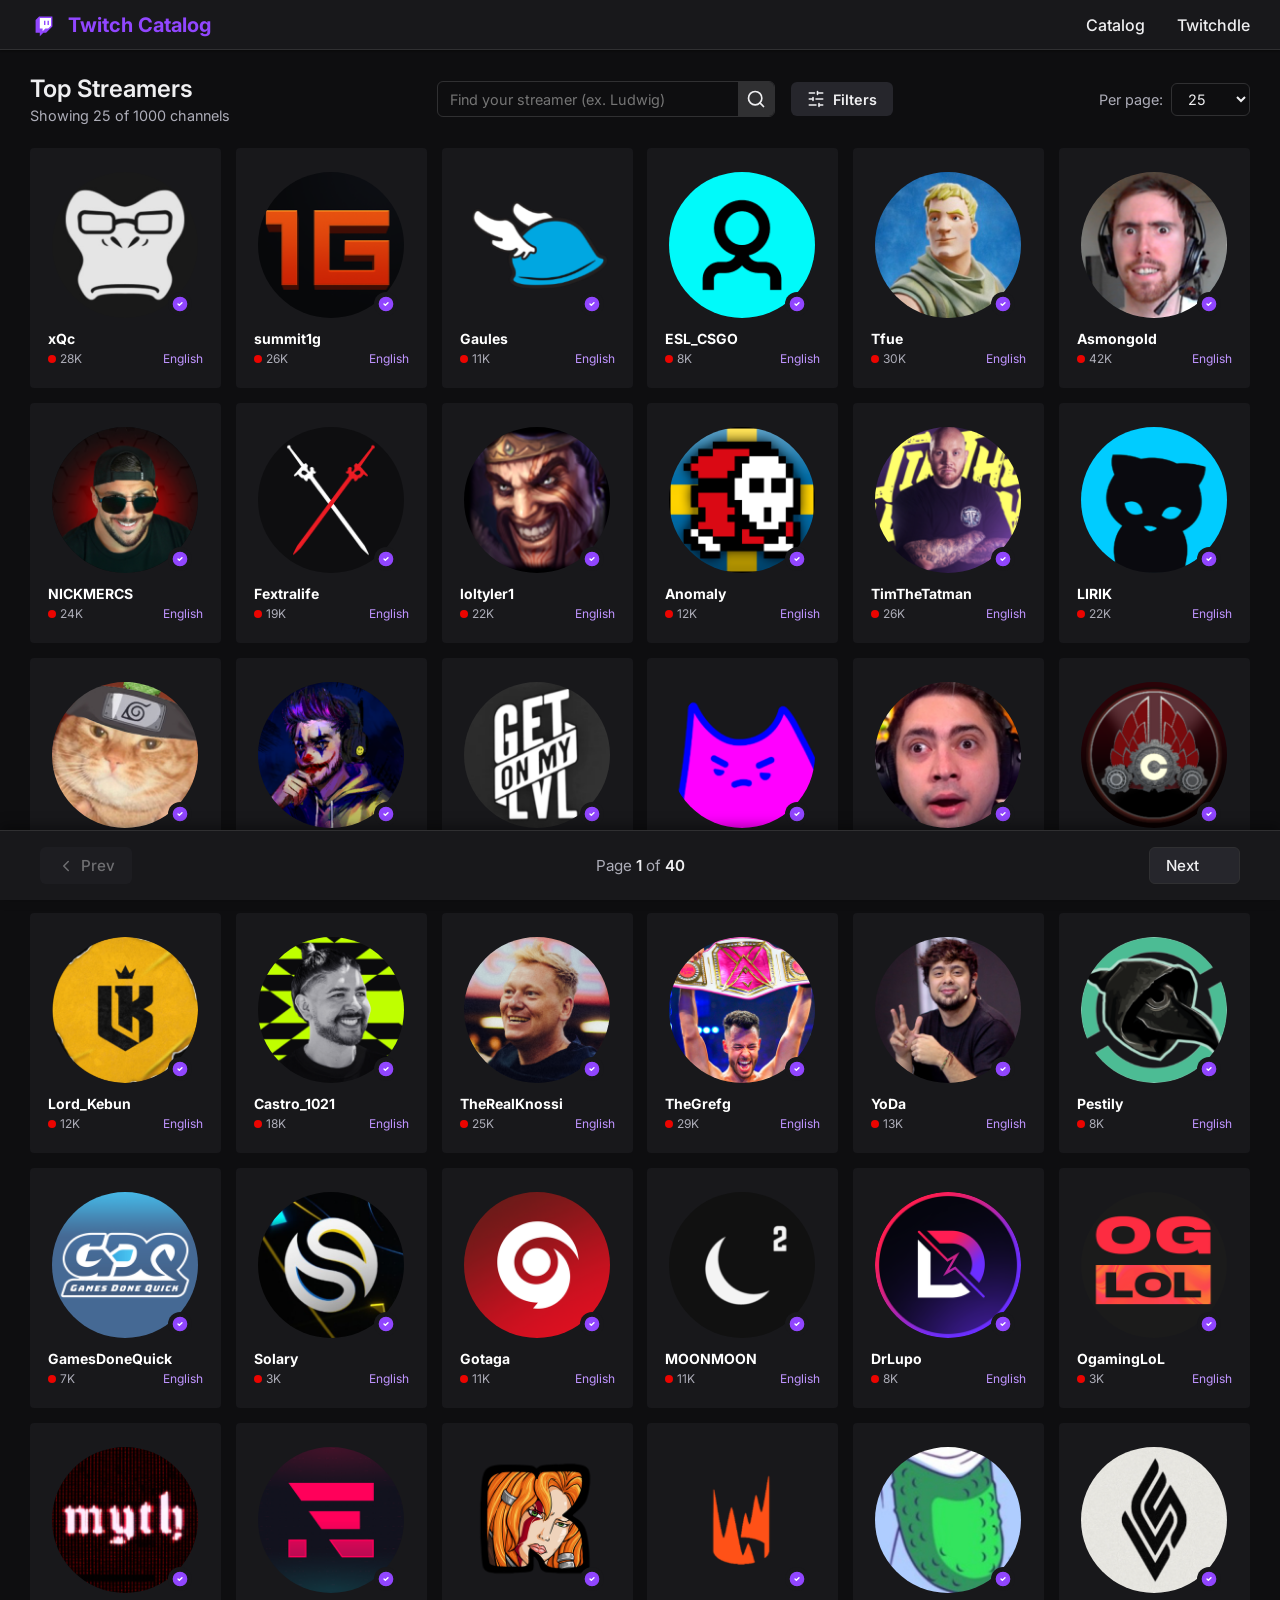
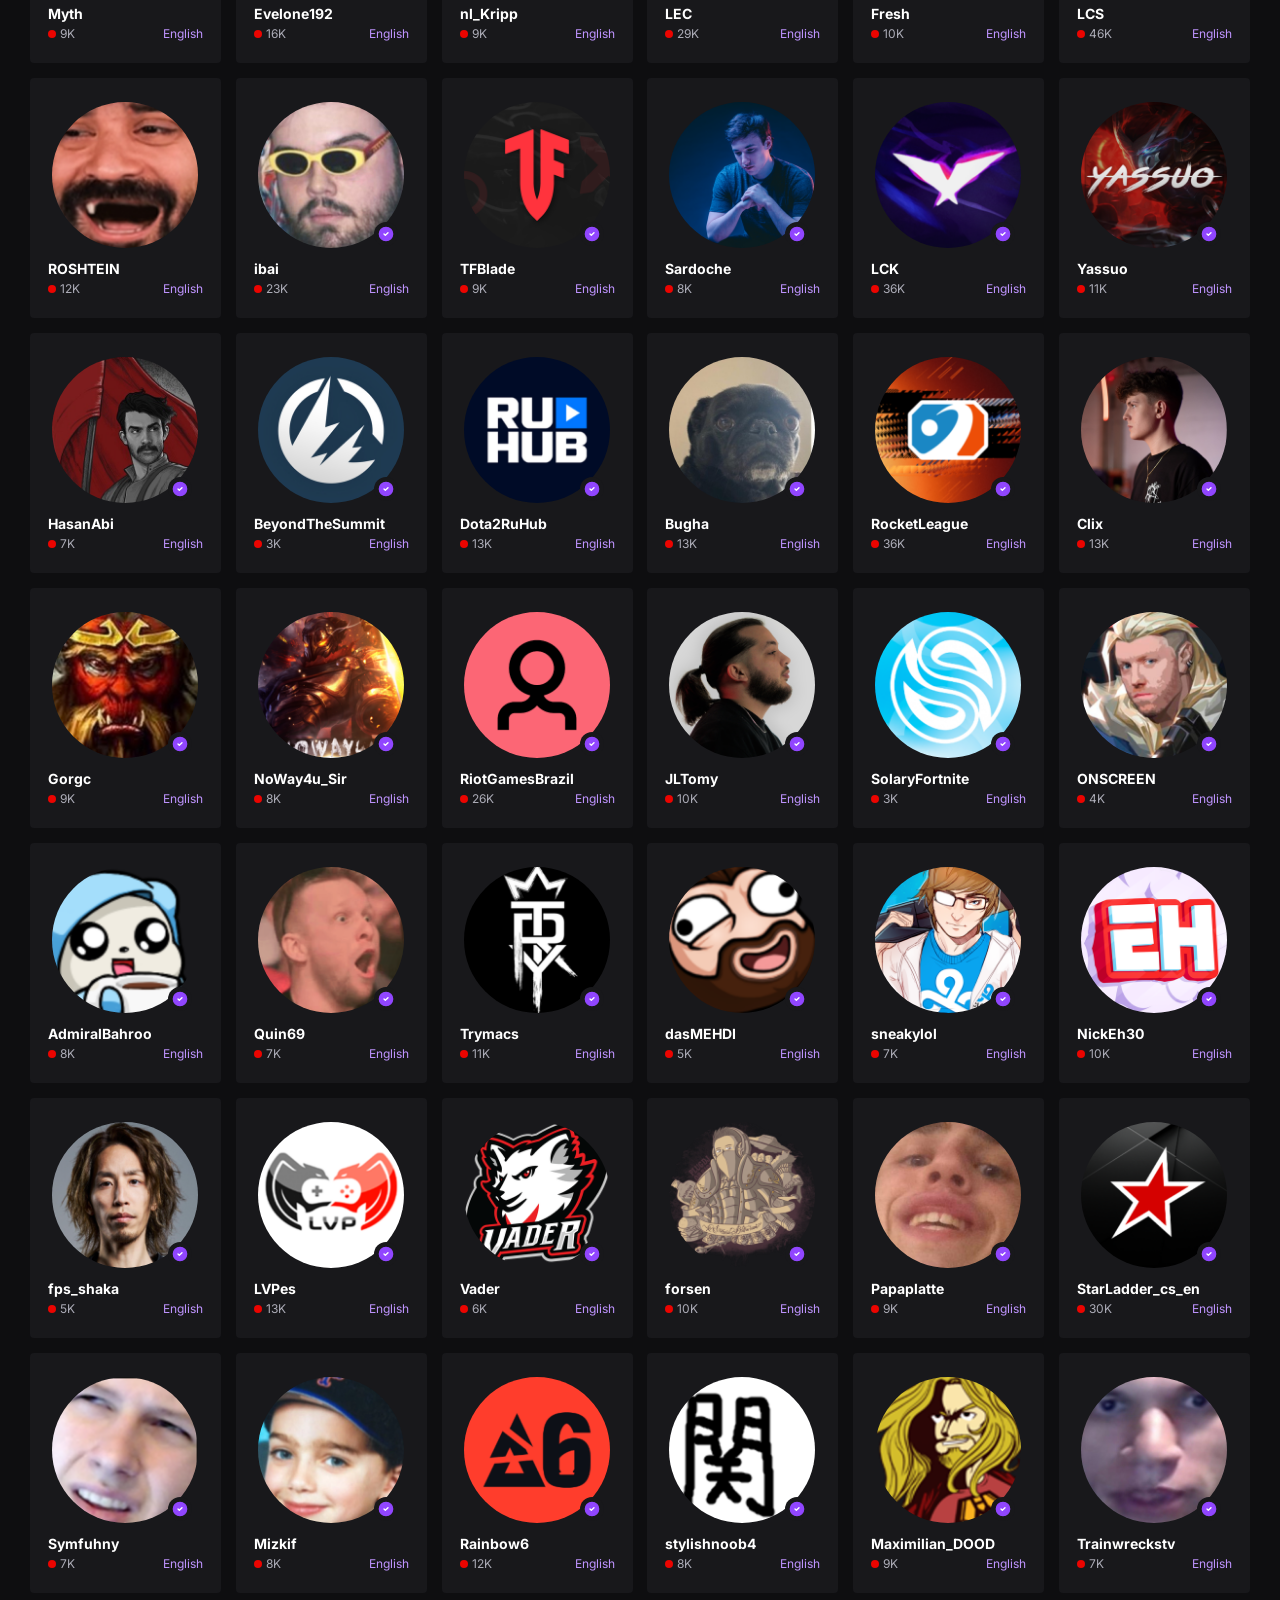
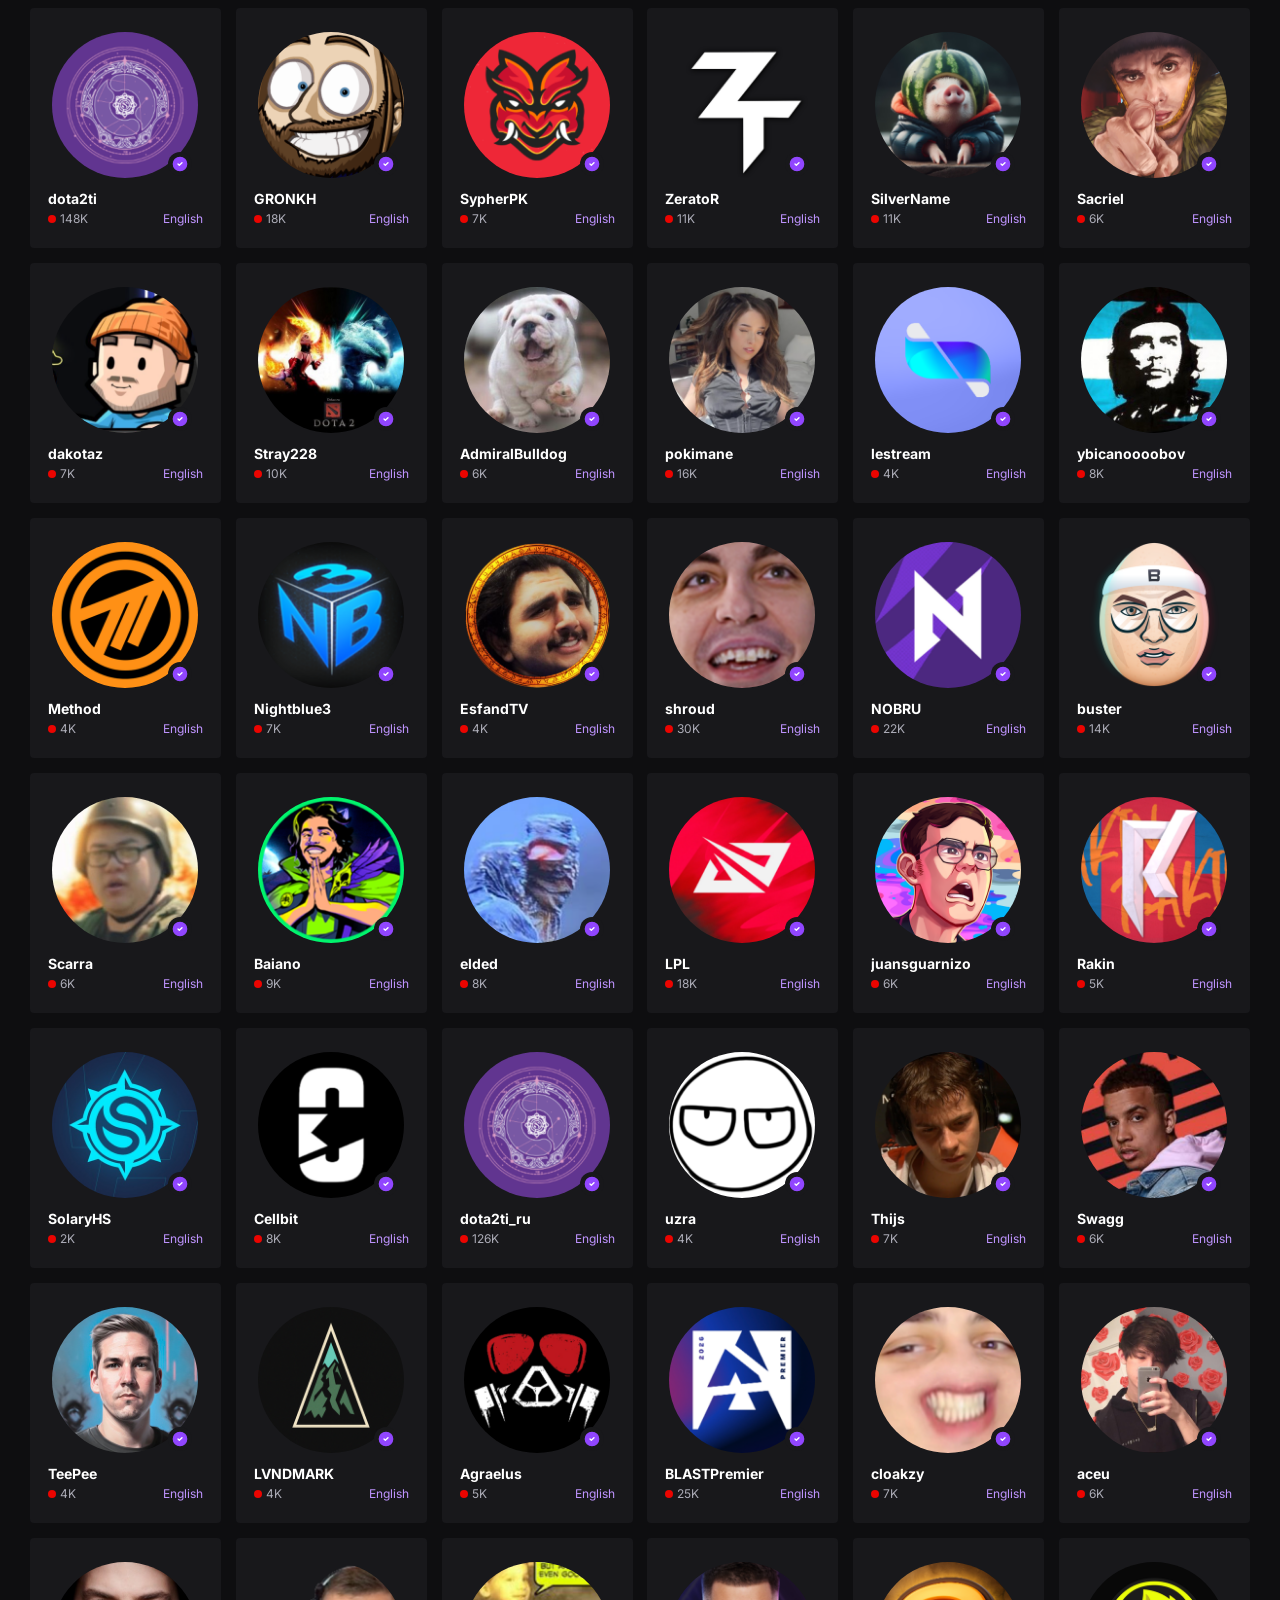
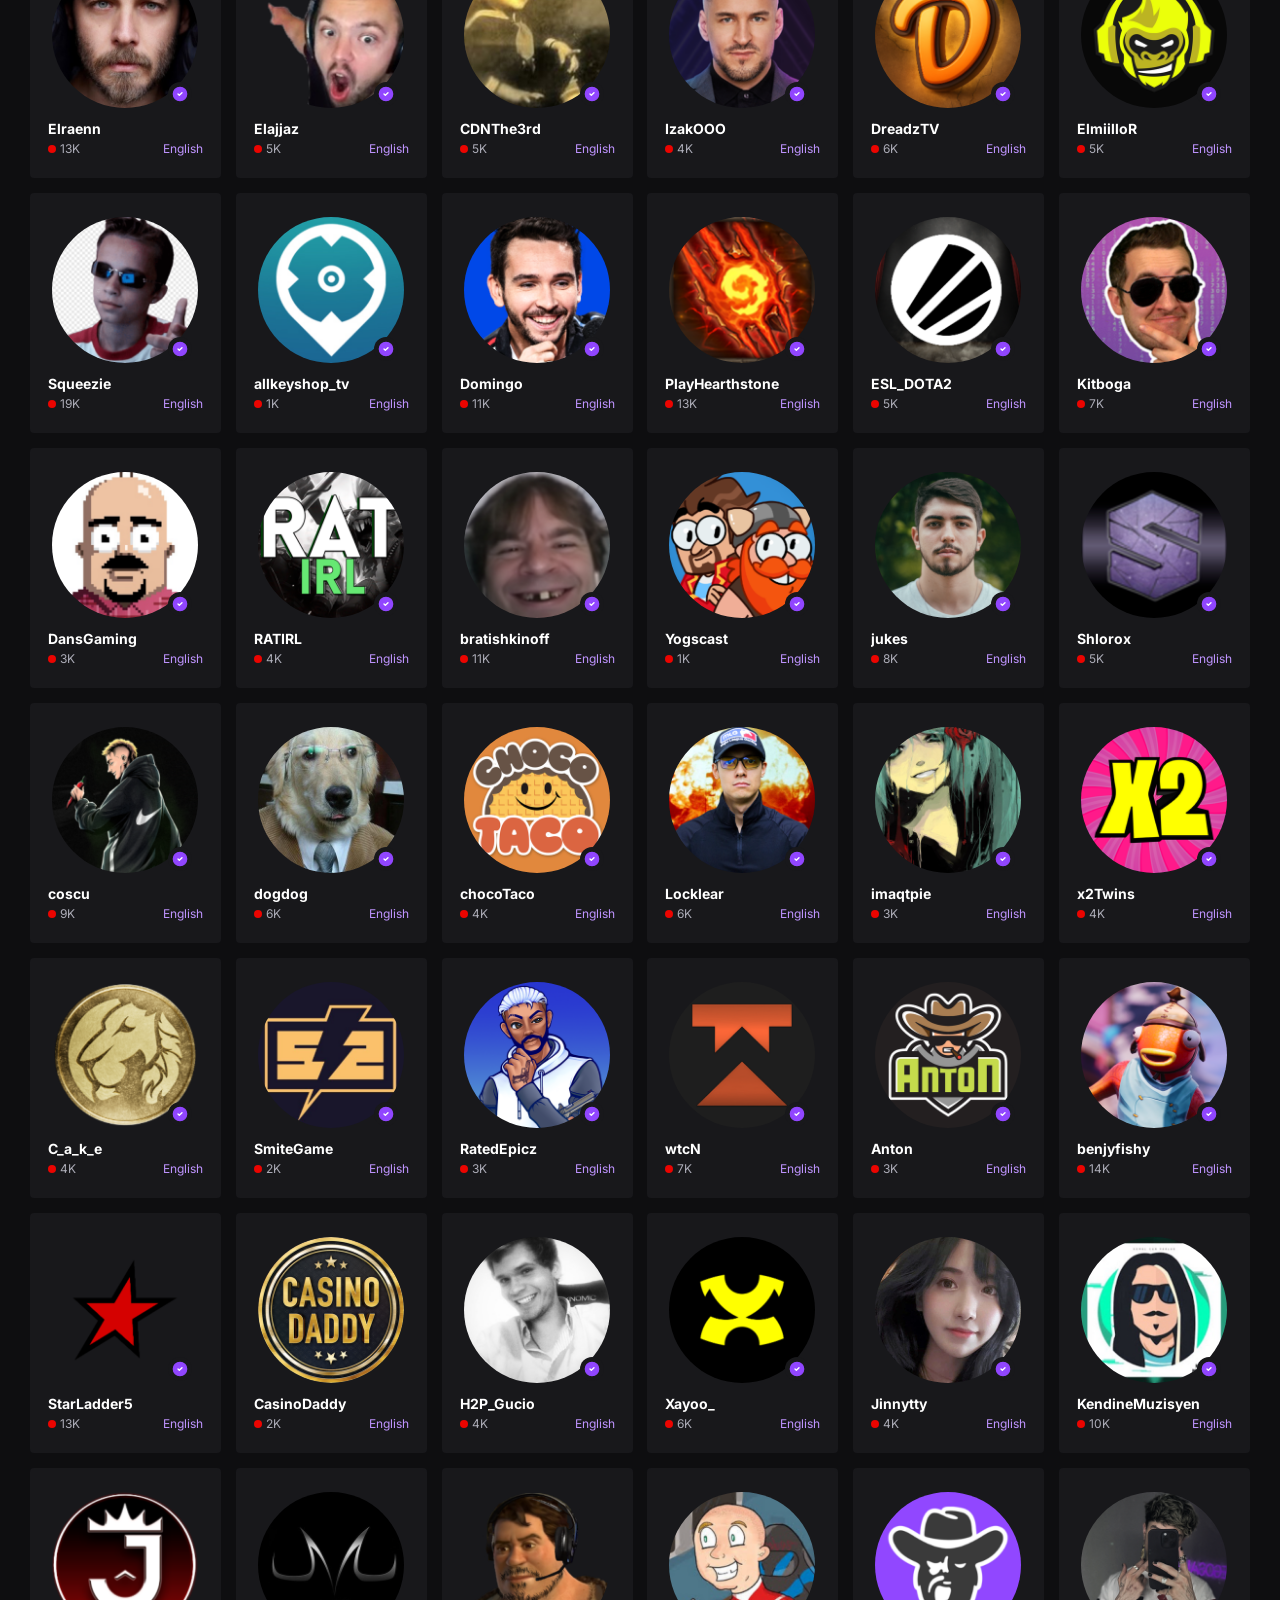
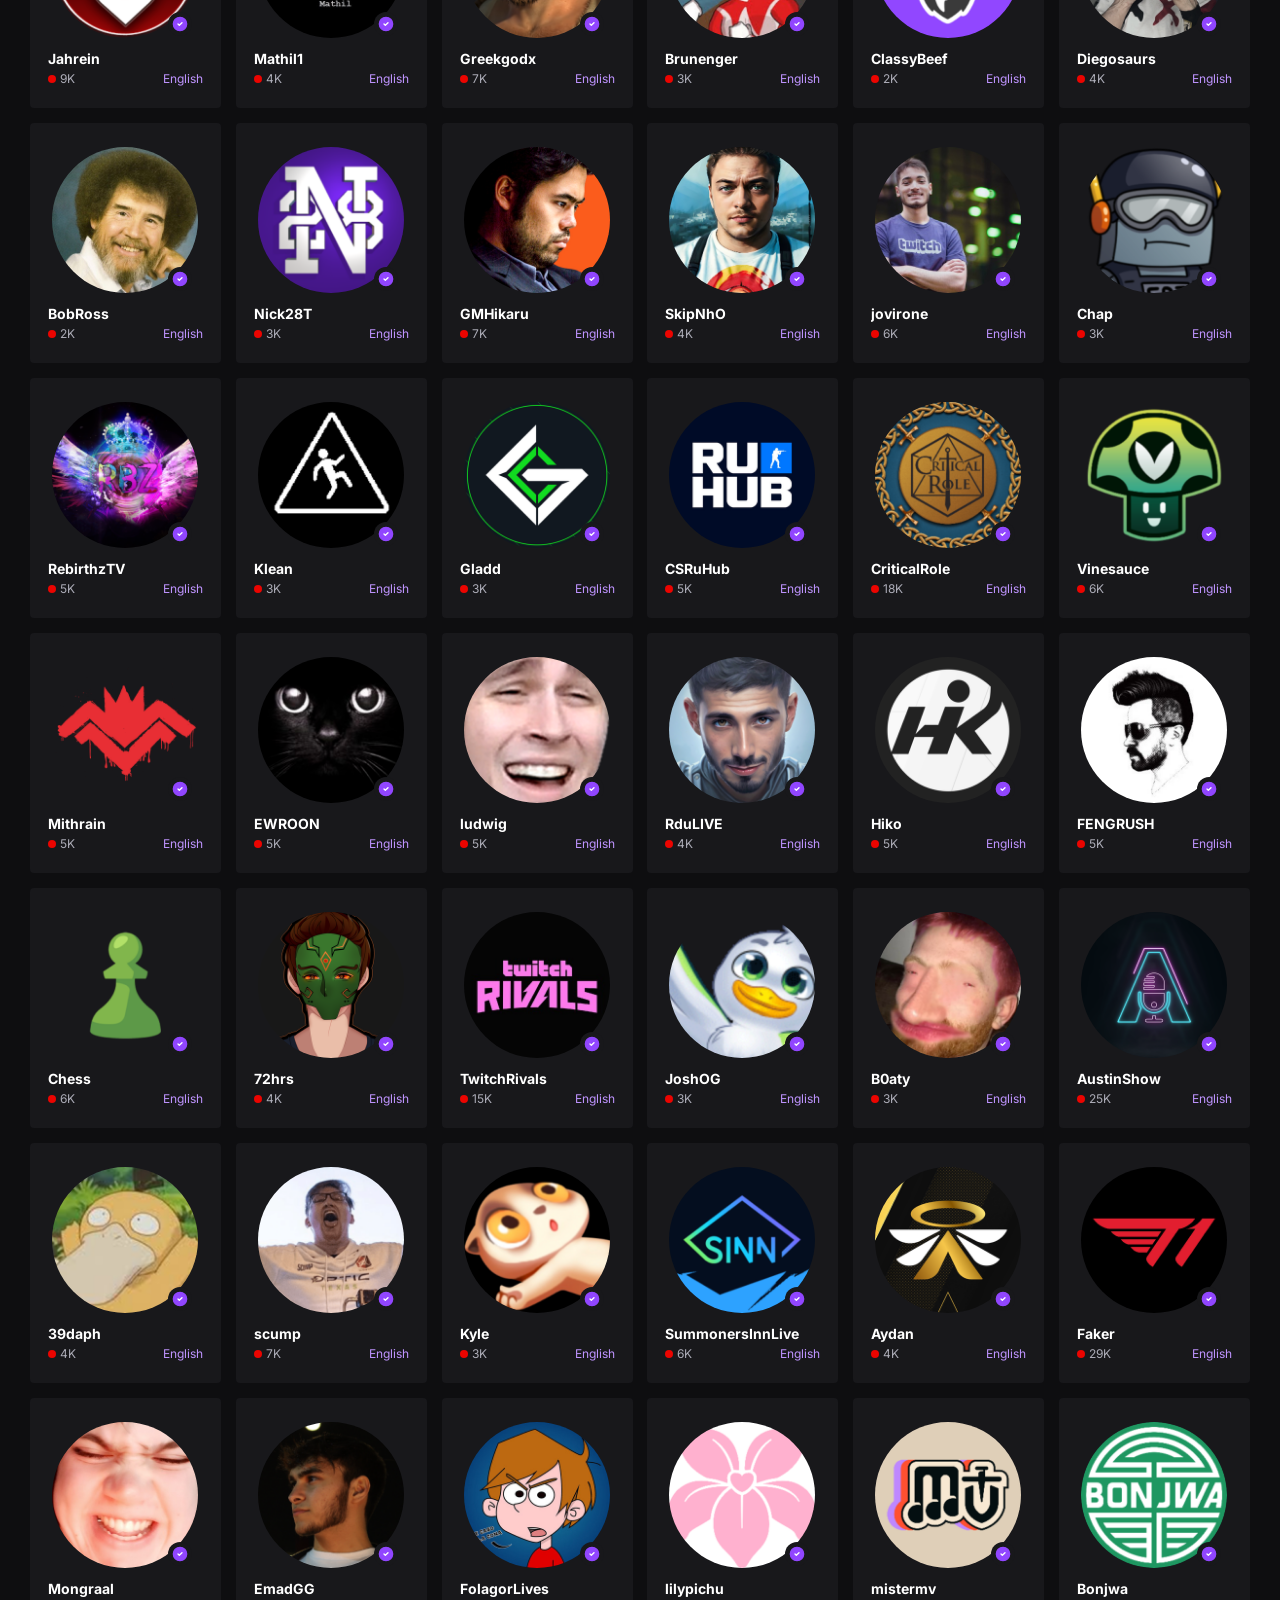
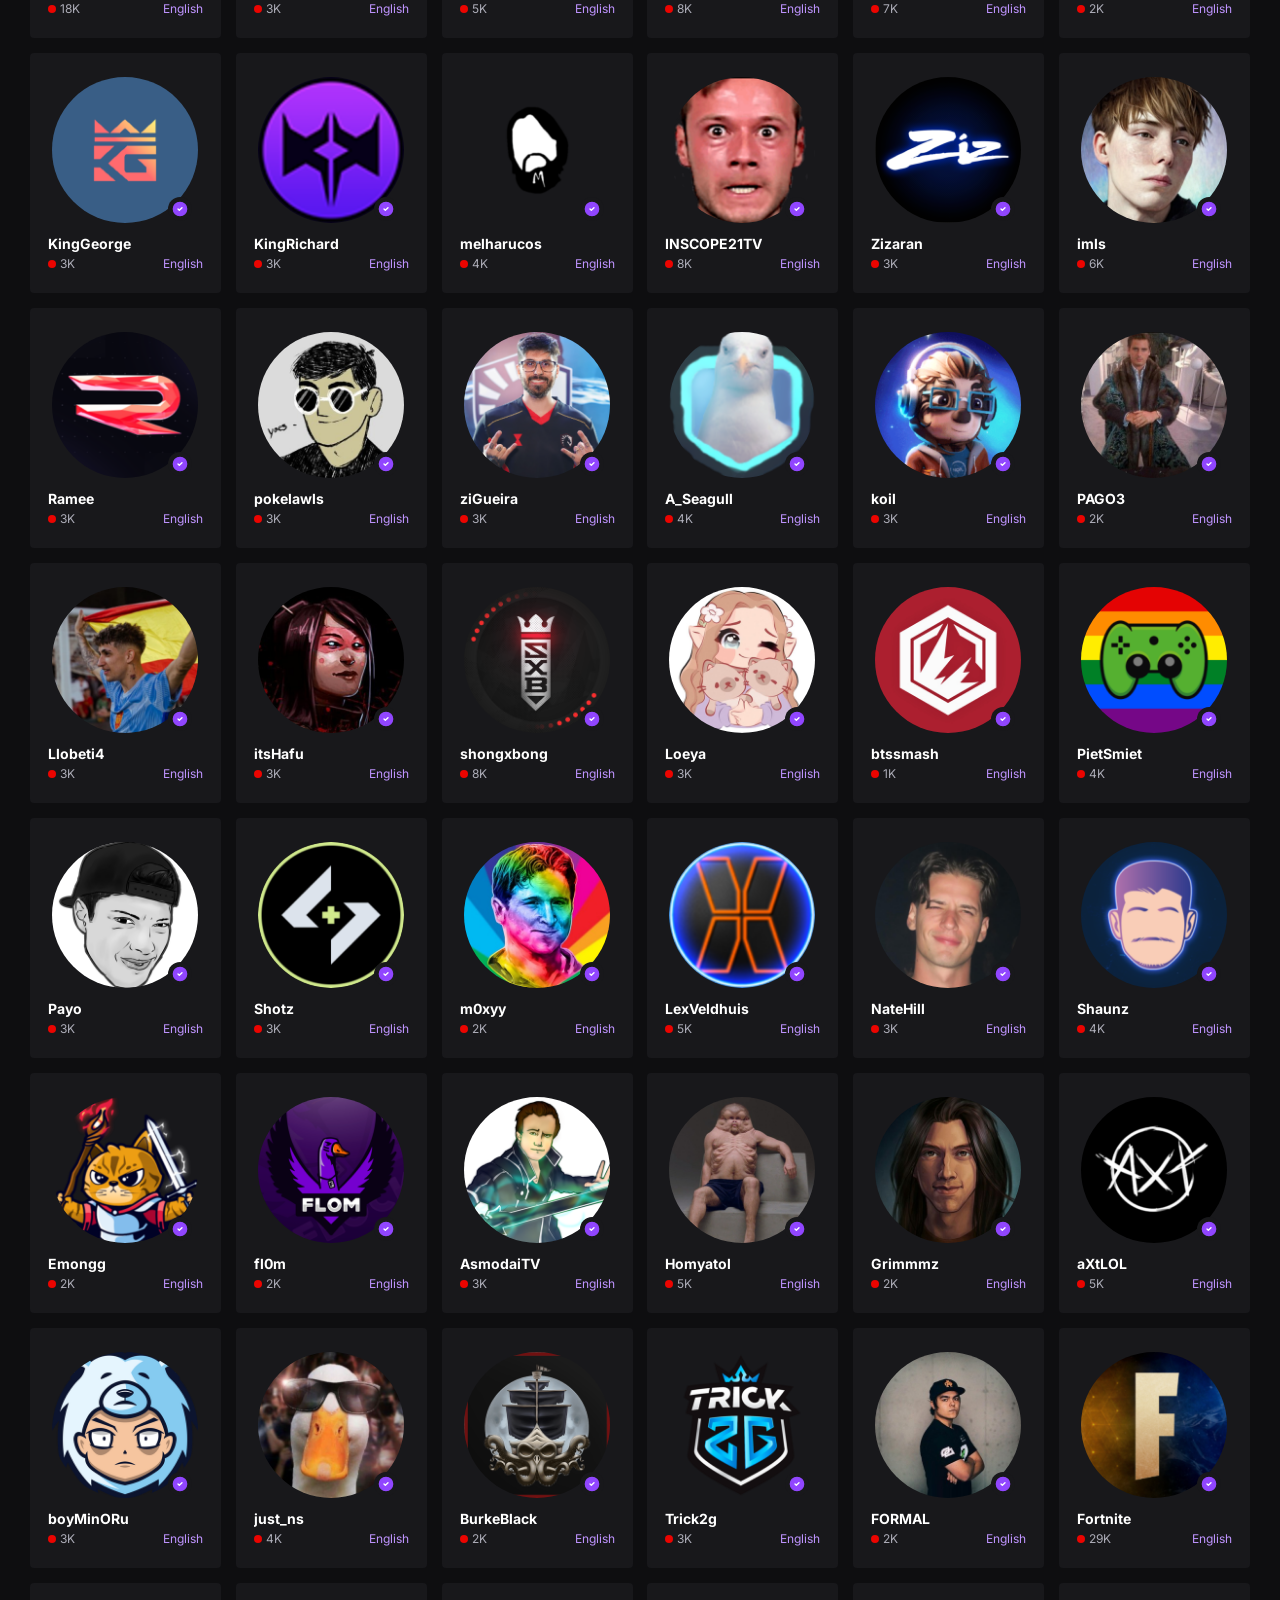
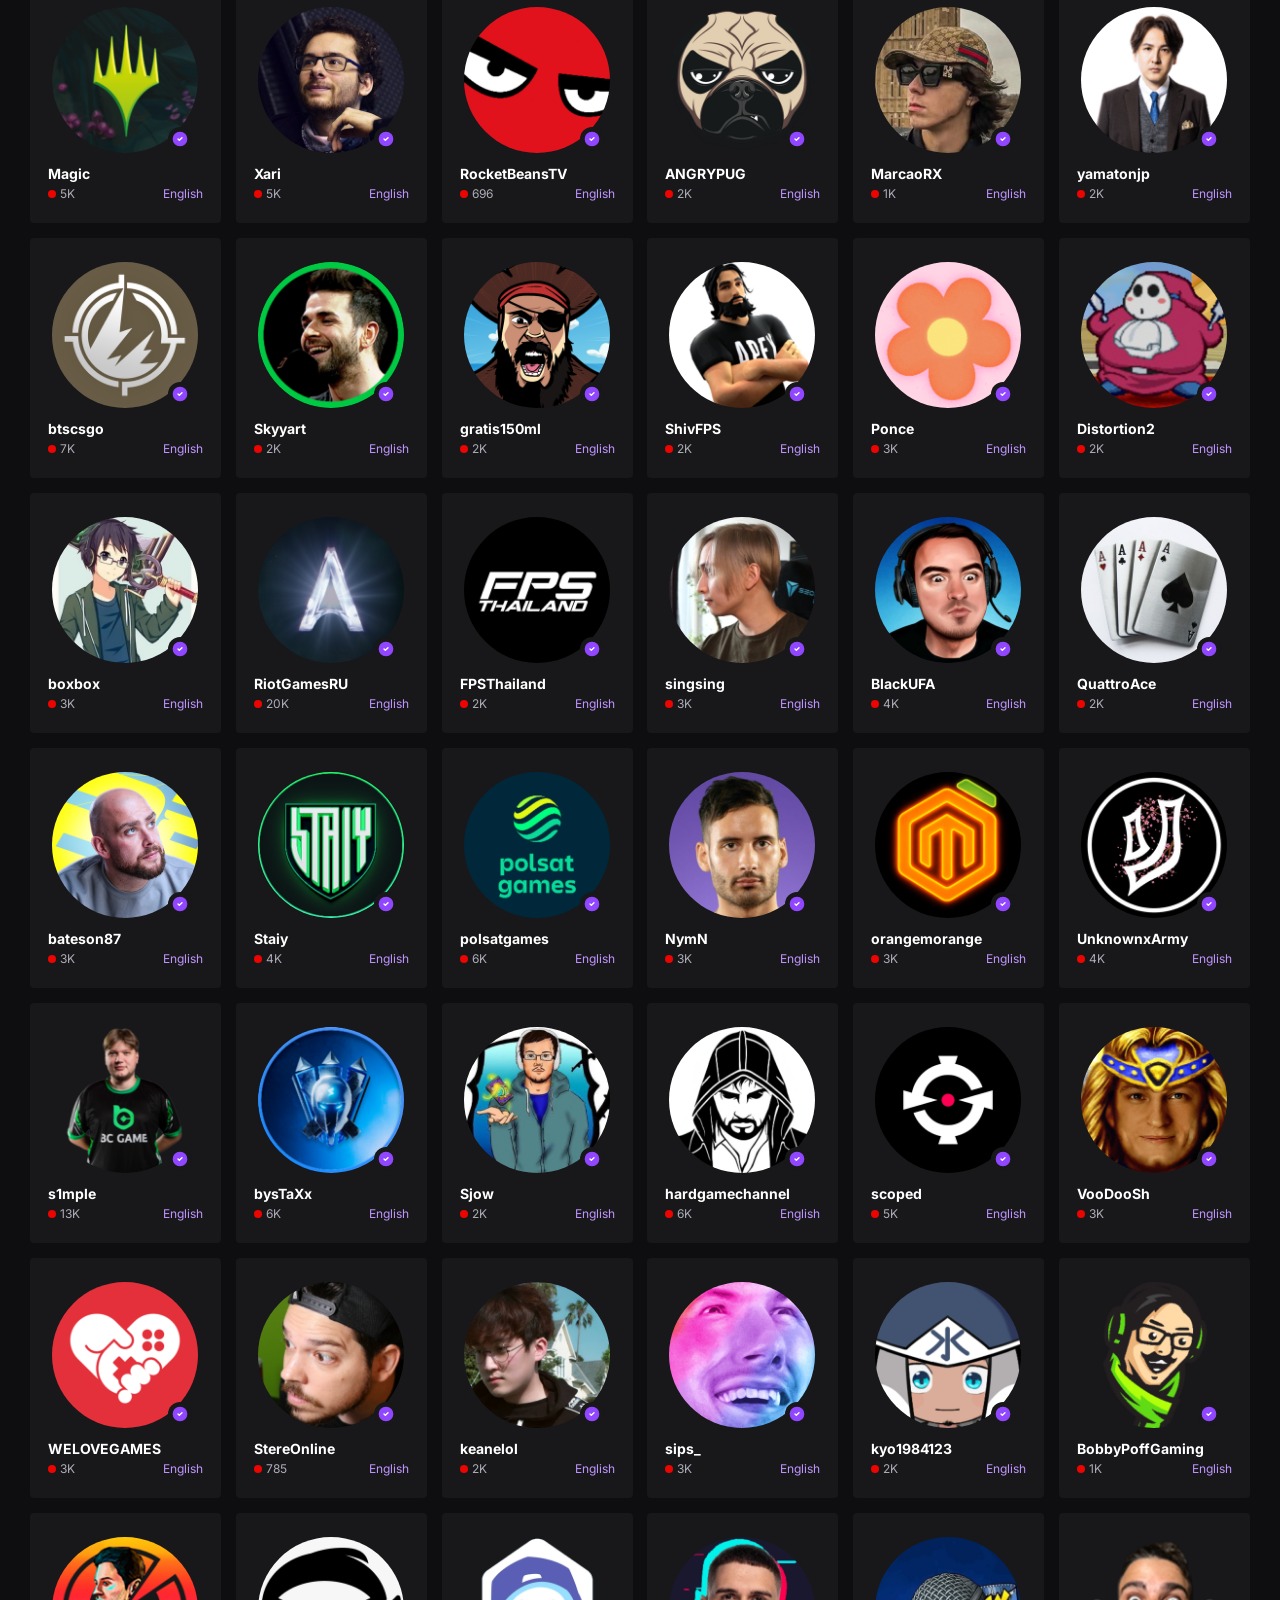
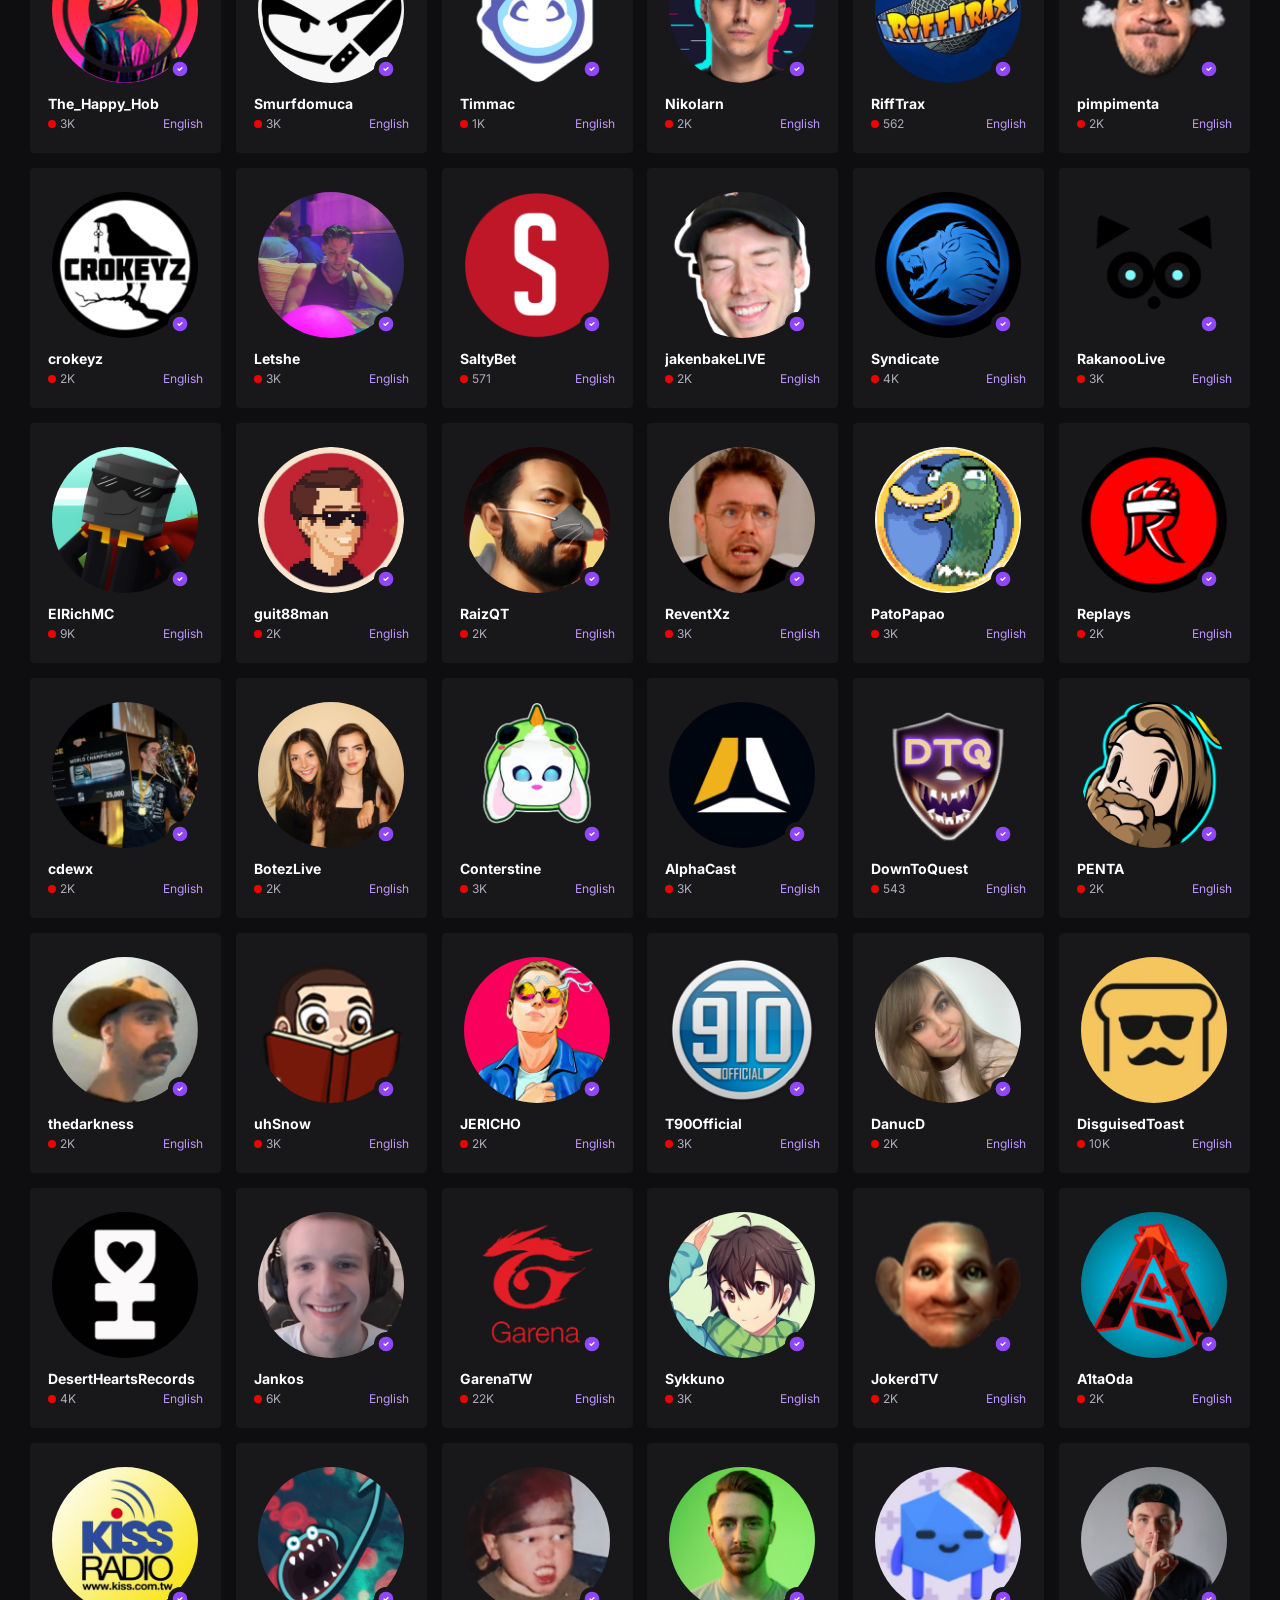
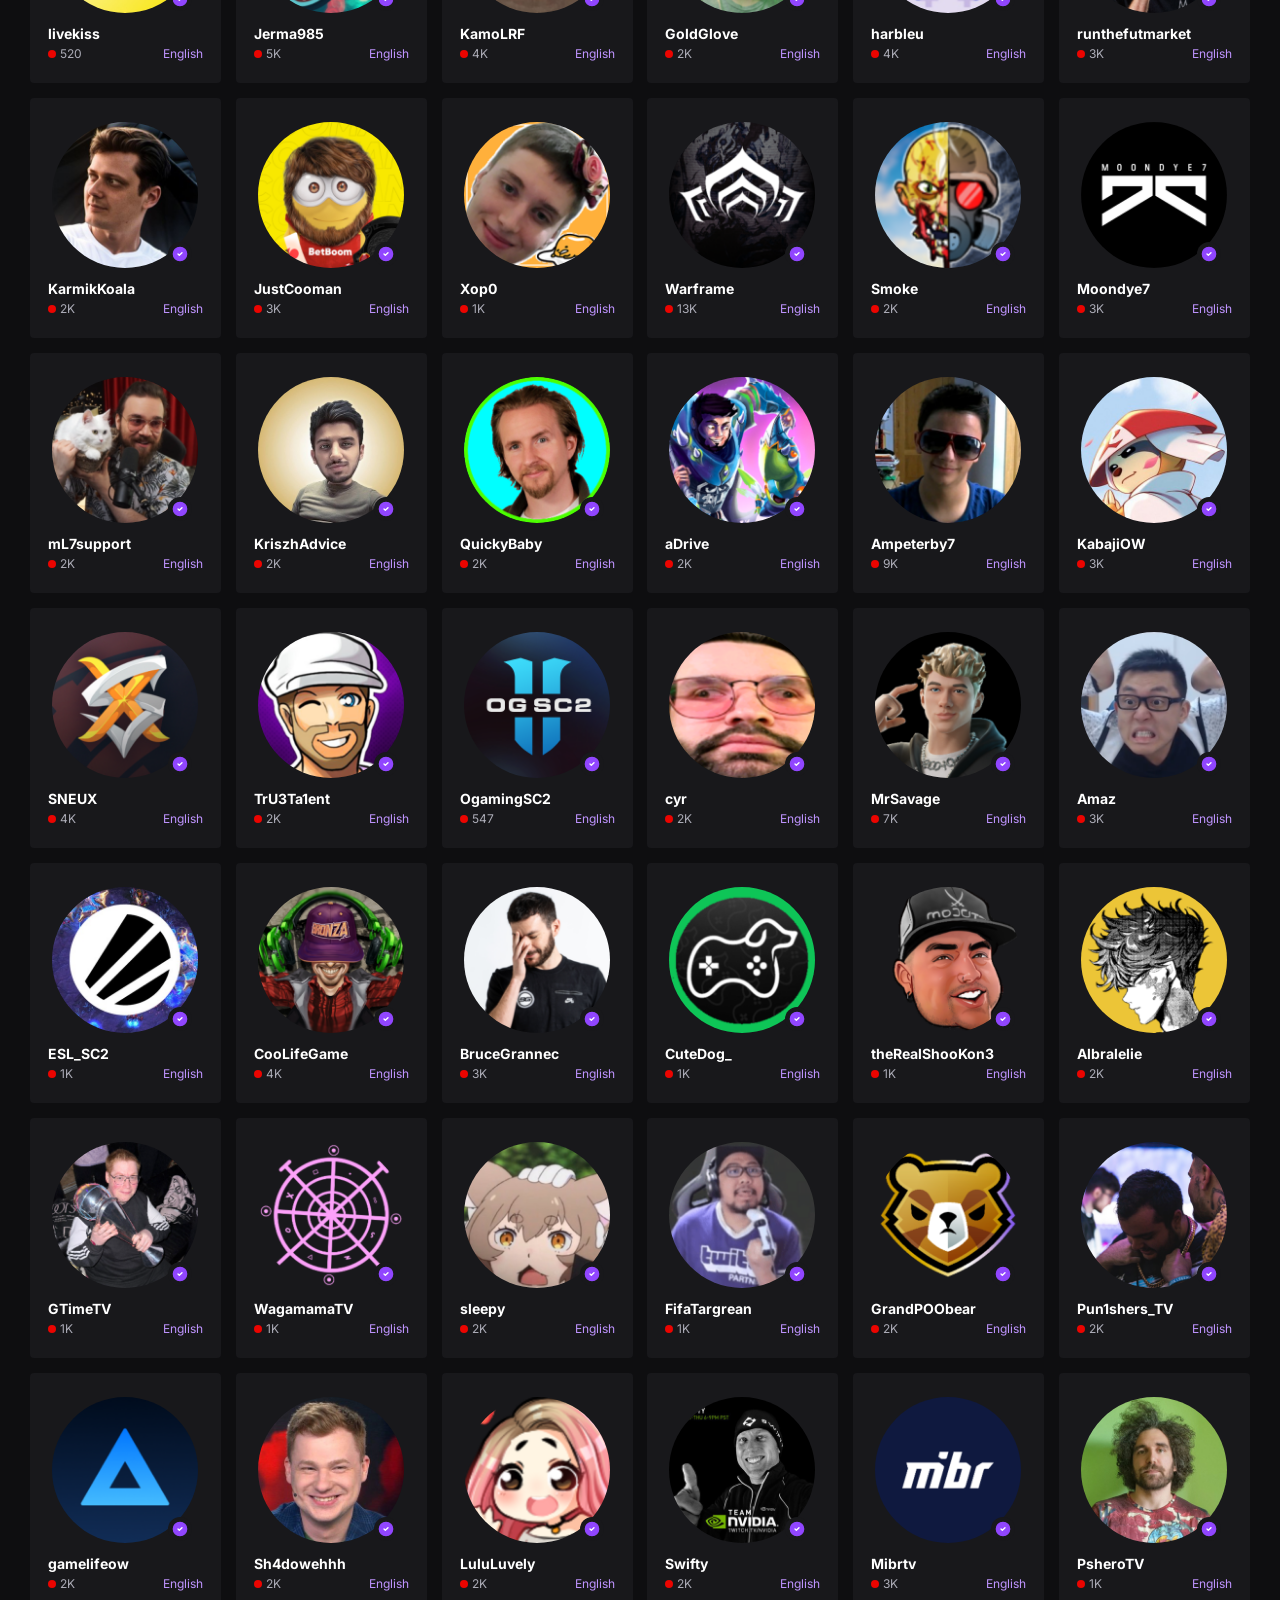
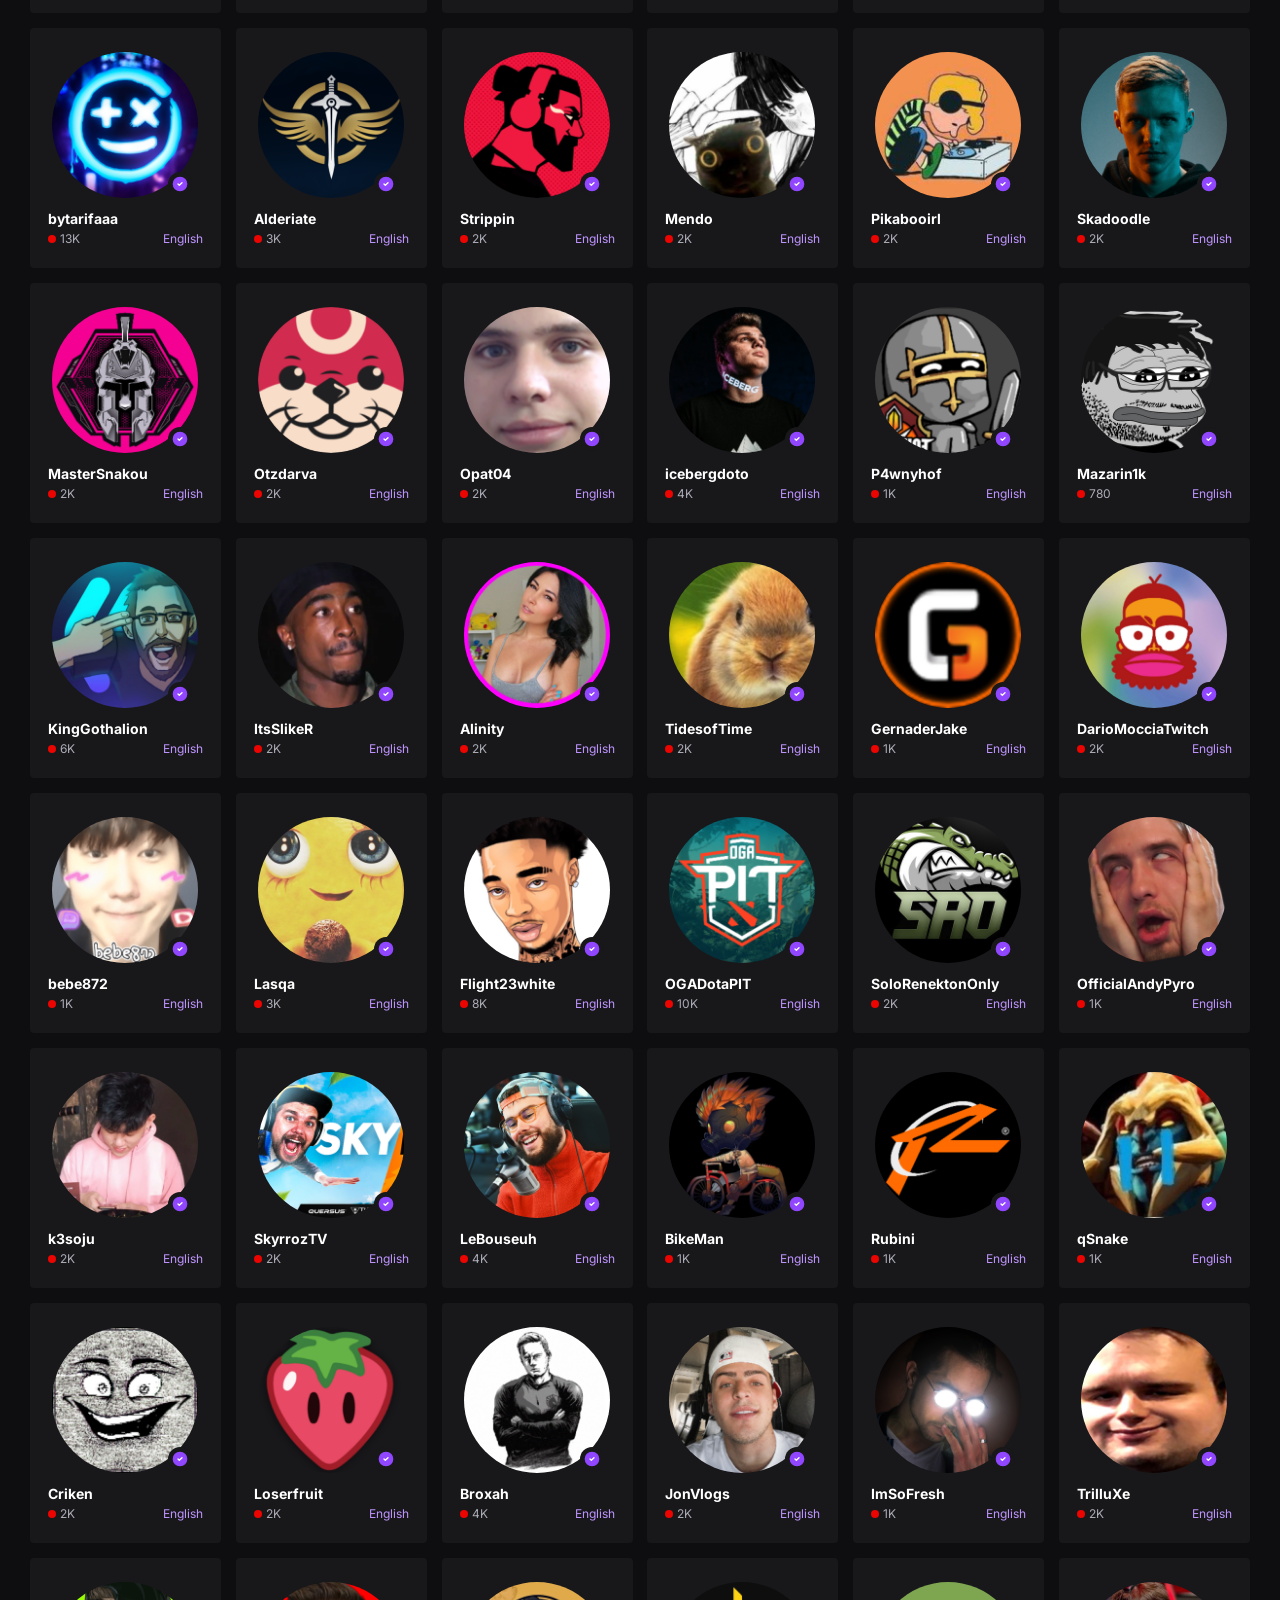
==== commit 46d57f39: "start working with real db and adding pfps from api" ====
--- a/index.html
+++ b/index.html
@@ -155,7 +155,7 @@
           <div class="viewer-count"
             style="color: #adadb8; font-size: 12px; font-weight: 400; display: flex; align-items: center; gap: 4px;">
             <div class="live-dot" style="width: 8px; height: 8px; background-color: #eb0400; border-radius: 50%;"></div>
-            50K
+            <span class="viewers-text">50K</span>
           </div>
           <span class="language" style="color: #bf94ff; font-size: 12px; font-weight: 400;">English</span>
         </div>
@@ -180,16 +180,12 @@
     </div>
     <button class="page-btn" id="nextPage">
       Next <svg xmlns="http://www.w3.org/2000/svg" width="18" height="18" viewBox="0 0 24 24" fill="none"
-        stroke="currentColor" stroke-width="2" stroke-linecap="round" stroke-linejoin="round">
-        <path d="m9 18 6-6-6-6" />
-      </svg>
     </button>
   </nav>
 
-  <!-- Data -->
   <script src="twitchData.js"></script>
   <!-- Application Logic -->
-  <script src="testing.js"></script>
+  <script src="newTesting.js"></script>
 </body>
 
 </html>
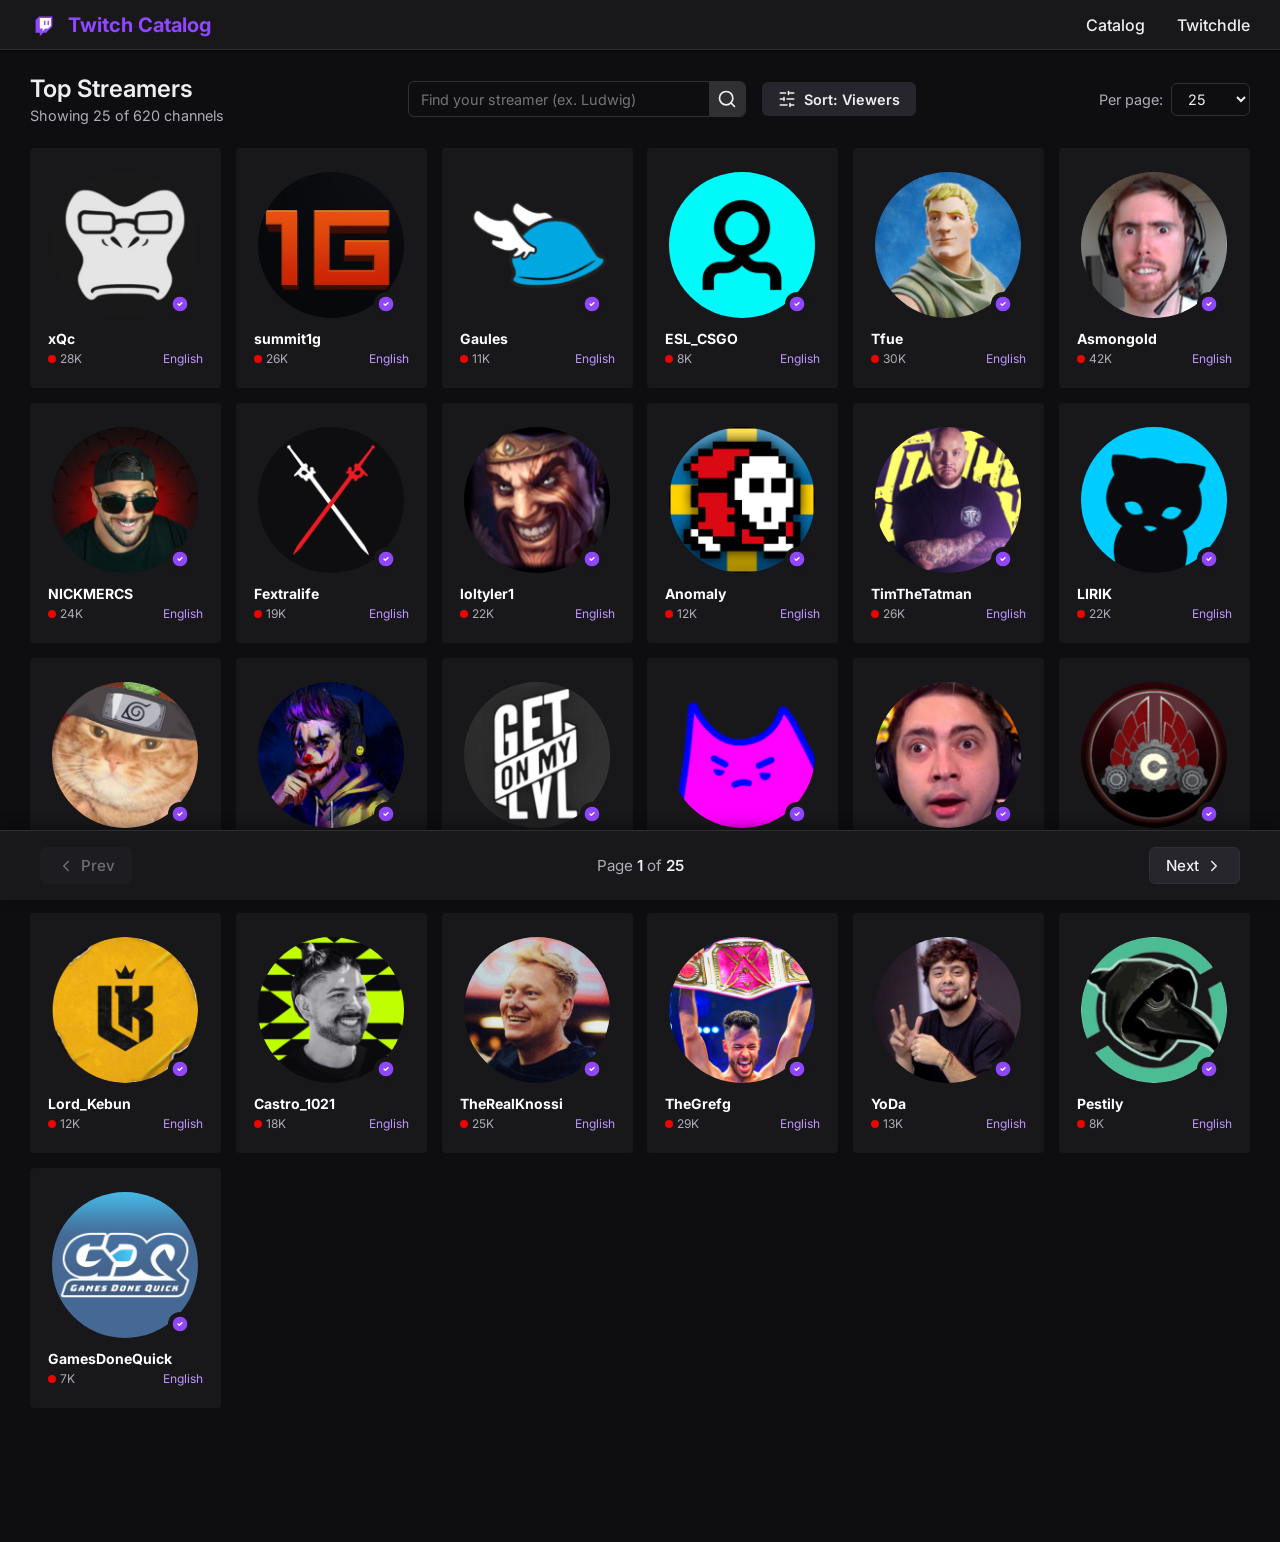
==== commit 4beb96a5: "final updates for script" ====
--- a/index.html
+++ b/index.html
@@ -180,12 +180,15 @@
     </div>
     <button class="page-btn" id="nextPage">
       Next <svg xmlns="http://www.w3.org/2000/svg" width="18" height="18" viewBox="0 0 24 24" fill="none"
+        stroke="currentColor" stroke-width="2" stroke-linecap="round" stroke-linejoin="round">
+        <path d="m9 18 6-6-6-6" />
+      </svg>
     </button>
   </nav>
 
   <script src="twitchData.js"></script>
   <!-- Application Logic -->
-  <script src="newTesting.js"></script>
+  <script src="script.js"></script>
 </body>
 
 </html>
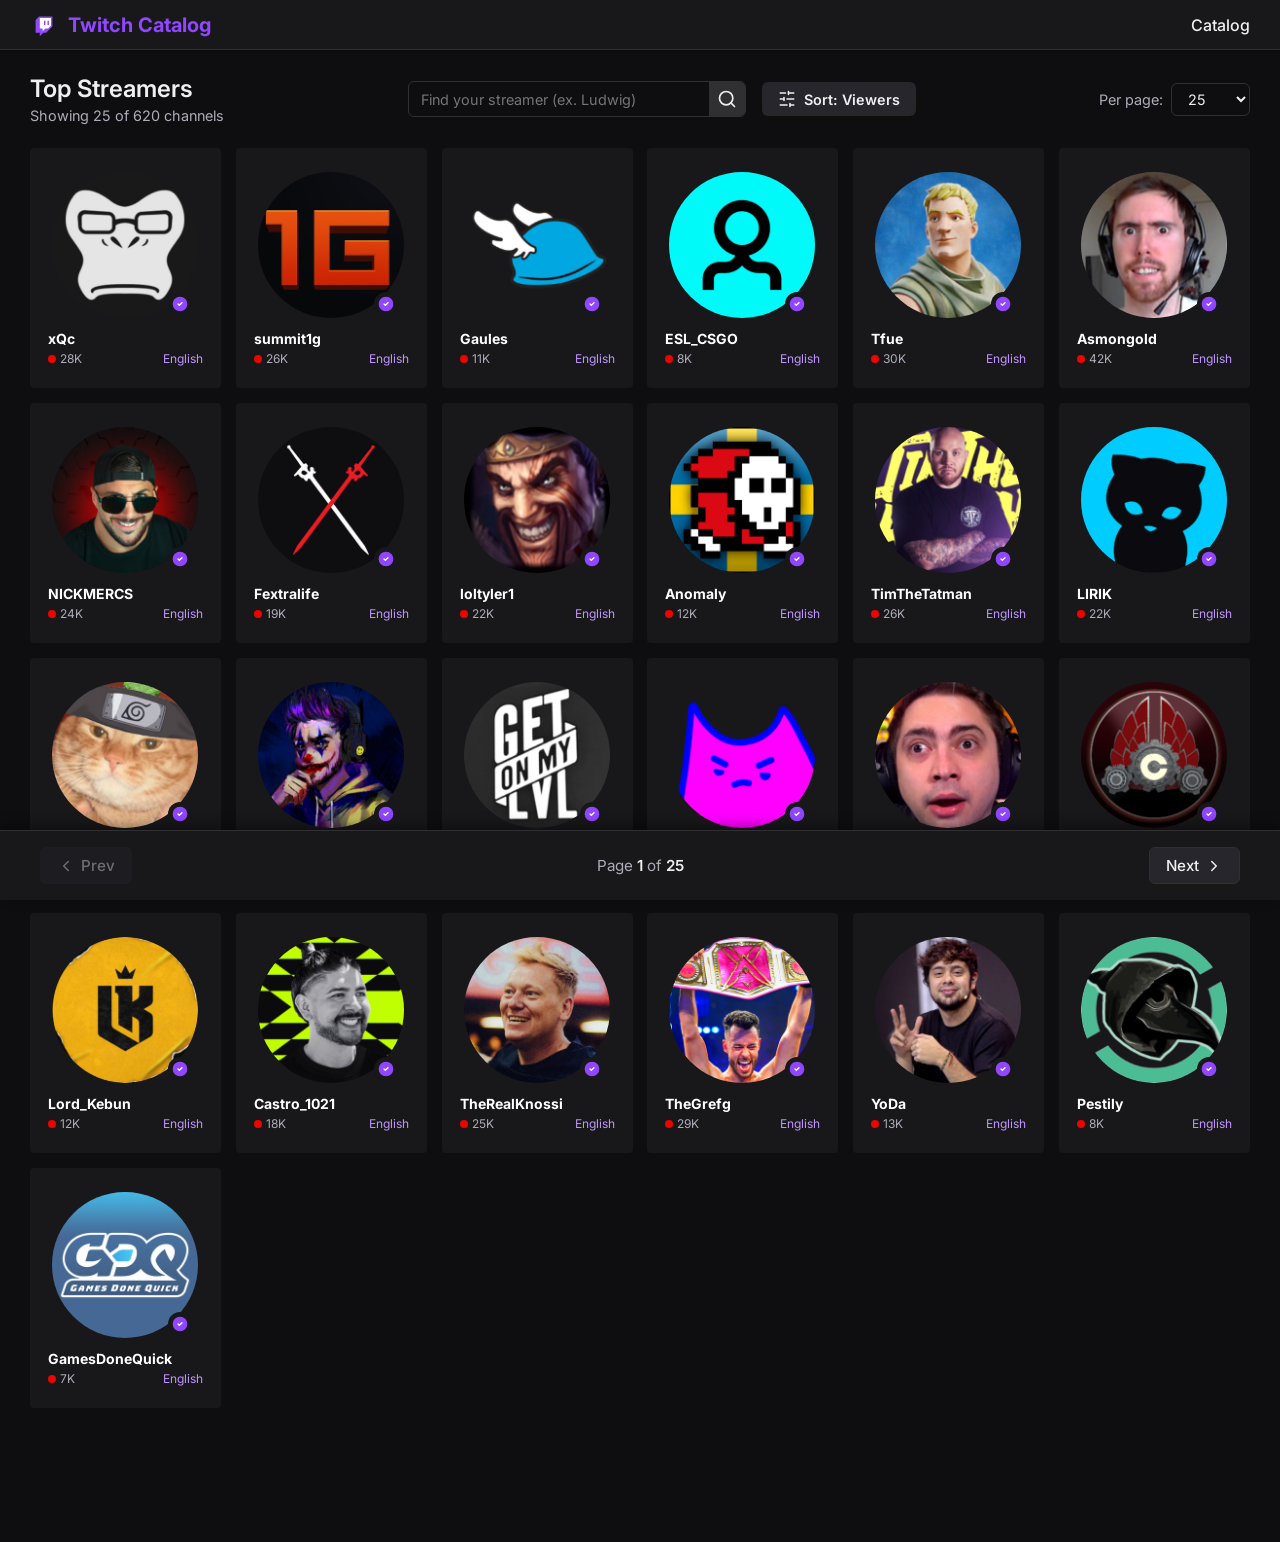
==== commit 6469be1d: "remove unimplemented twitchdle" ====
--- a/index.html
+++ b/index.html
@@ -7,16 +7,16 @@
   <title>Twitch Streamer Catalog</title>
   <link rel="stylesheet" href="style.css">
 
-  <!-- Modern clean typography: Inter -->
+  
   <link rel="preconnect" href="https://fonts.googleapis.com">
   <link rel="preconnect" href="https://fonts.gstatic.com" crossorigin>
   <link href="https://fonts.googleapis.com/css2?family=Inter:wght@400;500;600;700&display=swap" rel="stylesheet">
 
-  <!-- Core Icons loaded efficiently via Native SVG Elements -->
+  
 </head>
 
 <body>
-  <!-- Sticky Header -->
+  
   <header class="main-header">
     <div class="header-container">
       <div class="logo">
@@ -73,14 +73,13 @@
       </div>
       <nav class="header-nav" style="display: flex; gap: 2rem; font-weight: 500;">
         <a href="index.html" class="active" style="color: var(--text-primary); text-decoration: none;">Catalog</a>
-        <a href="twitchdle.html" style="color: var(--text-muted); text-decoration: none;">Twitchdle</a>
       </nav>
     </div>
   </header>
 
 
 
-  <!-- Grid for the Catalog -->
+  
   <main class="catalog-main">
     <div class="catalog-header">
       <div class="catalog-title-group">
@@ -129,7 +128,7 @@
       </div>
     </div>
 
-    <!-- Template Card (Hidden and outside the container so it doesn't get wiped by innerHTML = "") -->
+    
     <div class="streamer-card card template" style="display: none;">
       <div class="avatar-container" style="display: flex; justify-content: center; padding: 20px 0 10px;">
         <div style="position: relative; width: 150px; height: 150px;">
@@ -150,7 +149,7 @@
         <h2 class="streamer-name"
           style="font-size: 14px; font-weight: bold; color: #ffffff; margin: 0 0 4px 0; white-space: nowrap; overflow: hidden; text-overflow: ellipsis;">
           StreamerName</h2>
-        <!-- No Game Data Required -->
+        
         <div class="streamer-meta" style="display: flex; justify-content: space-between; align-items: center;">
           <div class="viewer-count"
             style="color: #adadb8; font-size: 12px; font-weight: 400; display: flex; align-items: center; gap: 4px;">
@@ -162,12 +161,12 @@
       </div>
     </div>
 
-    <!-- The Grid Container -->
+    
     <div class="grid-container" id="card-container">
     </div>
   </main>
 
-  <!-- Pagination Navigation Bar at bottom -->
+  
   <nav class="pagination-nav">
     <button class="page-btn" id="prevPage" disabled>
       <svg xmlns="http://www.w3.org/2000/svg" width="18" height="18" viewBox="0 0 24 24" fill="none"
@@ -187,7 +186,7 @@
   </nav>
 
   <script src="twitchData.js"></script>
-  <!-- Application Logic -->
+  
   <script src="script.js"></script>
 </body>
 
--- a/style.css
+++ b/style.css
@@ -1,4 +1,4 @@
-/* Global Settings & Twitch Dark Mode Palette */
+
 :root {
   --bg-color: #0e0e10;
   --card-bg: #18181b;
@@ -9,13 +9,13 @@
   --accent-hover: #a970ff;
   --border-color: #303032;
 
-  /* Feedback Colors for Twitchdle */
+  
   --success-color: #00f593;
   --error-color: #eb0400;
   --warning-color: #f5a623;
 
-  --font-family: 'Inter', sans-serif;
-  --font-display: 'Roobert', 'Inter', sans-serif;
+  --font-family: 'Roobert', 'Inter', 'Helvetica Neue', Helvetica, Arial, sans-serif;
+  --font-display: 'Roobert', 'Inter', 'Helvetica Neue', Helvetica, Arial, sans-serif;
 }
 
 * {
@@ -41,7 +41,7 @@
   font-weight: 600;
 }
 
-/* 1. Sticky Header */
+
 .main-header {
   position: sticky;
   top: 0;
@@ -77,7 +77,7 @@
   align-items: center;
 }
 
-/* Dense, functional search bar */
+
 .search-bar {
   display: flex;
   align-items: stretch;
@@ -141,7 +141,7 @@
   background-color: #35353b;
 }
 
-/* 2. Main Stage (Twitchdle) */
+
 .stage {
   max-width: 900px;
   margin: 40px auto;
@@ -155,7 +155,7 @@
   border-radius: 12px;
   padding: 32px;
   text-align: center;
-  /* Deep blocky shadow instead of neon glow */
+  
   box-shadow: 0 8px 30px rgba(0, 0, 0, 0.6);
 }
 
@@ -213,7 +213,7 @@
   background-color: var(--accent-hover);
 }
 
-/* Game Results History */
+
 .guess-history {
   display: flex;
   flex-direction: column;
@@ -251,7 +251,7 @@
   background-color: var(--bg-color);
 }
 
-/* Twitchdle Status Styling (Aesthetic non-glow semantic colors) */
+
 .guess-cell.match {
   background-color: rgba(46, 176, 134, 0.1);
   border-color: rgba(46, 176, 134, 0.4);
@@ -271,7 +271,7 @@
   color: var(--error-color);
 }
 
-/* 3. Catalog Grid Configuration */
+
 .catalog-main {
   max-width: 1512px;
   margin: 0 auto;
@@ -315,7 +315,7 @@
   border-color: var(--accent-color);
 }
 
-/* Blocky, robust information grid */
+
 .grid-container {
   display: grid;
   grid-template-columns: repeat(auto-fill, minmax(180px, 1fr));
@@ -323,7 +323,7 @@
   margin-bottom: 40px;
 }
 
-/* Card Styling - Active Pop Effect & Avatar Focus */
+
 .streamer-card {
   background-color: var(--card-bg);
   border-radius: 4px;
@@ -381,7 +381,7 @@
   flex-direction: column;
 }
 
-/* 4. Bottom Pagination Navigation */
+
 .pagination-nav {
   position: sticky;
   bottom: 0;
